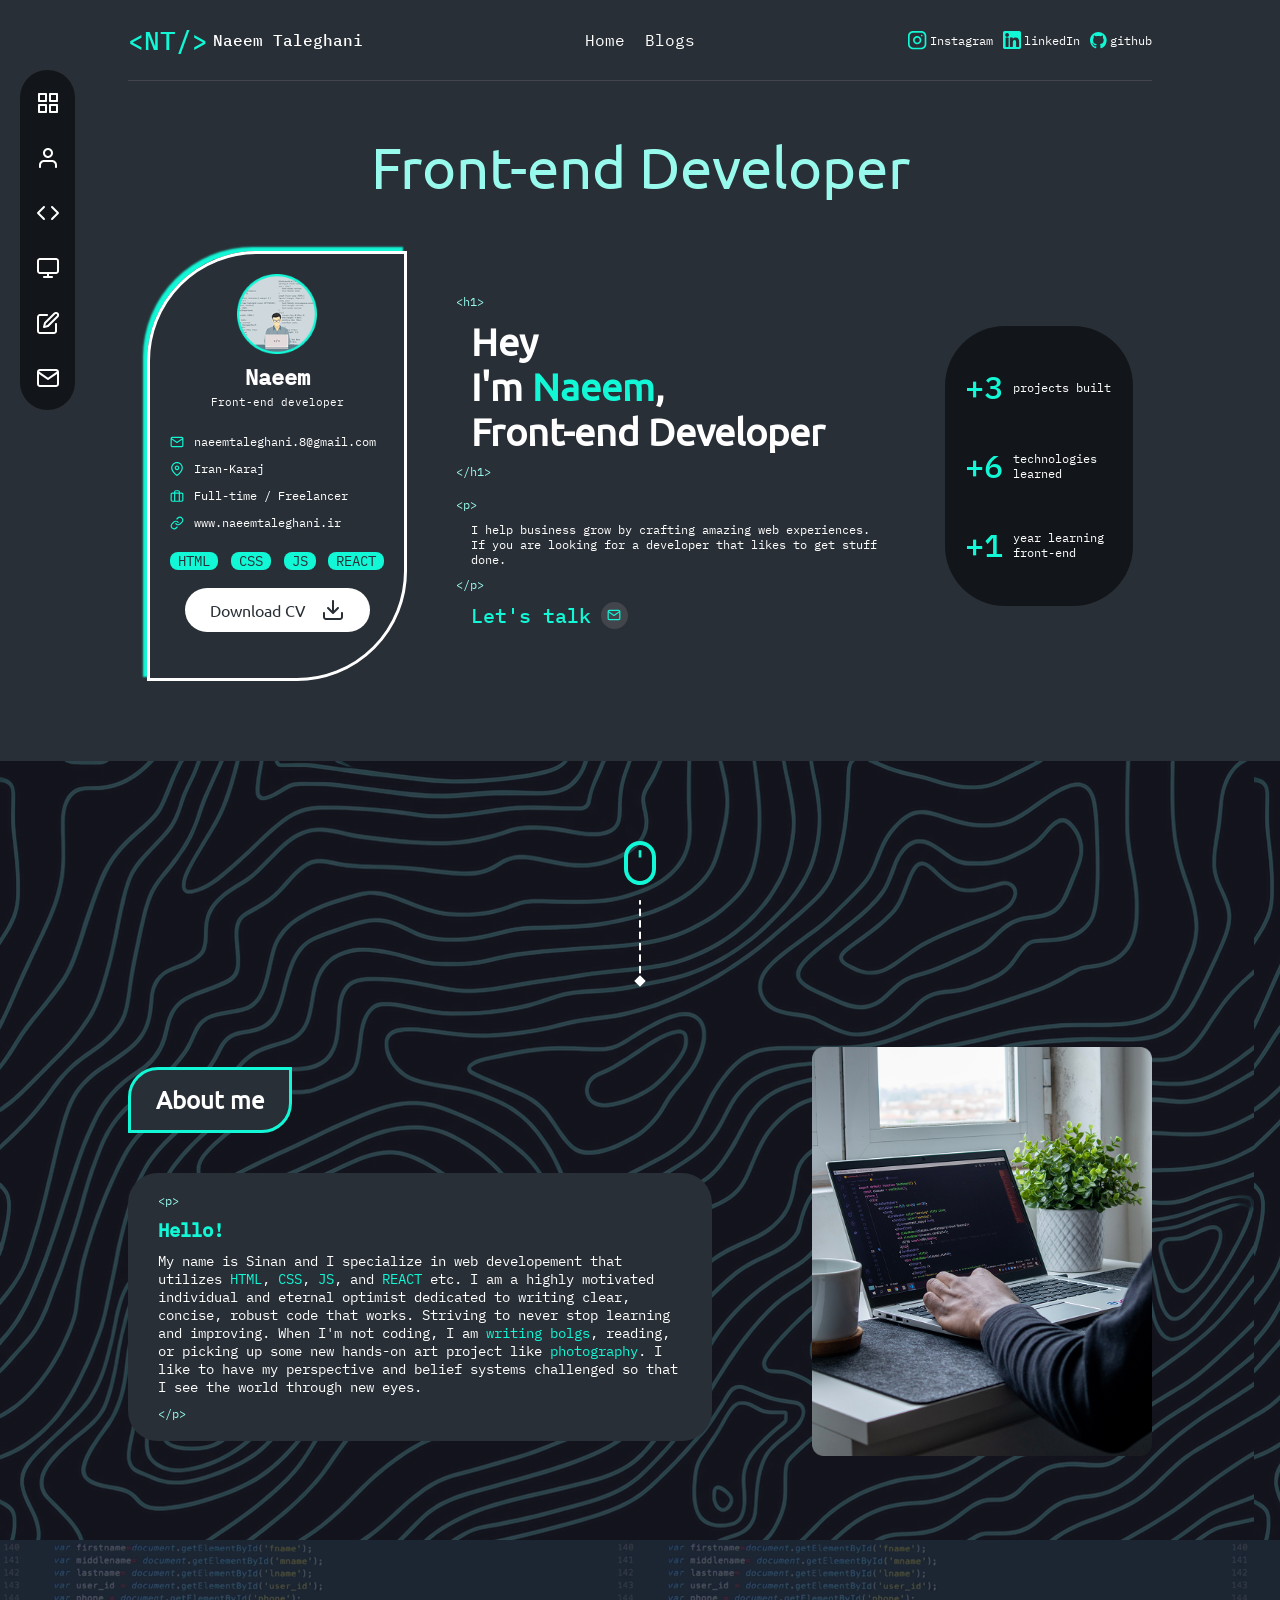
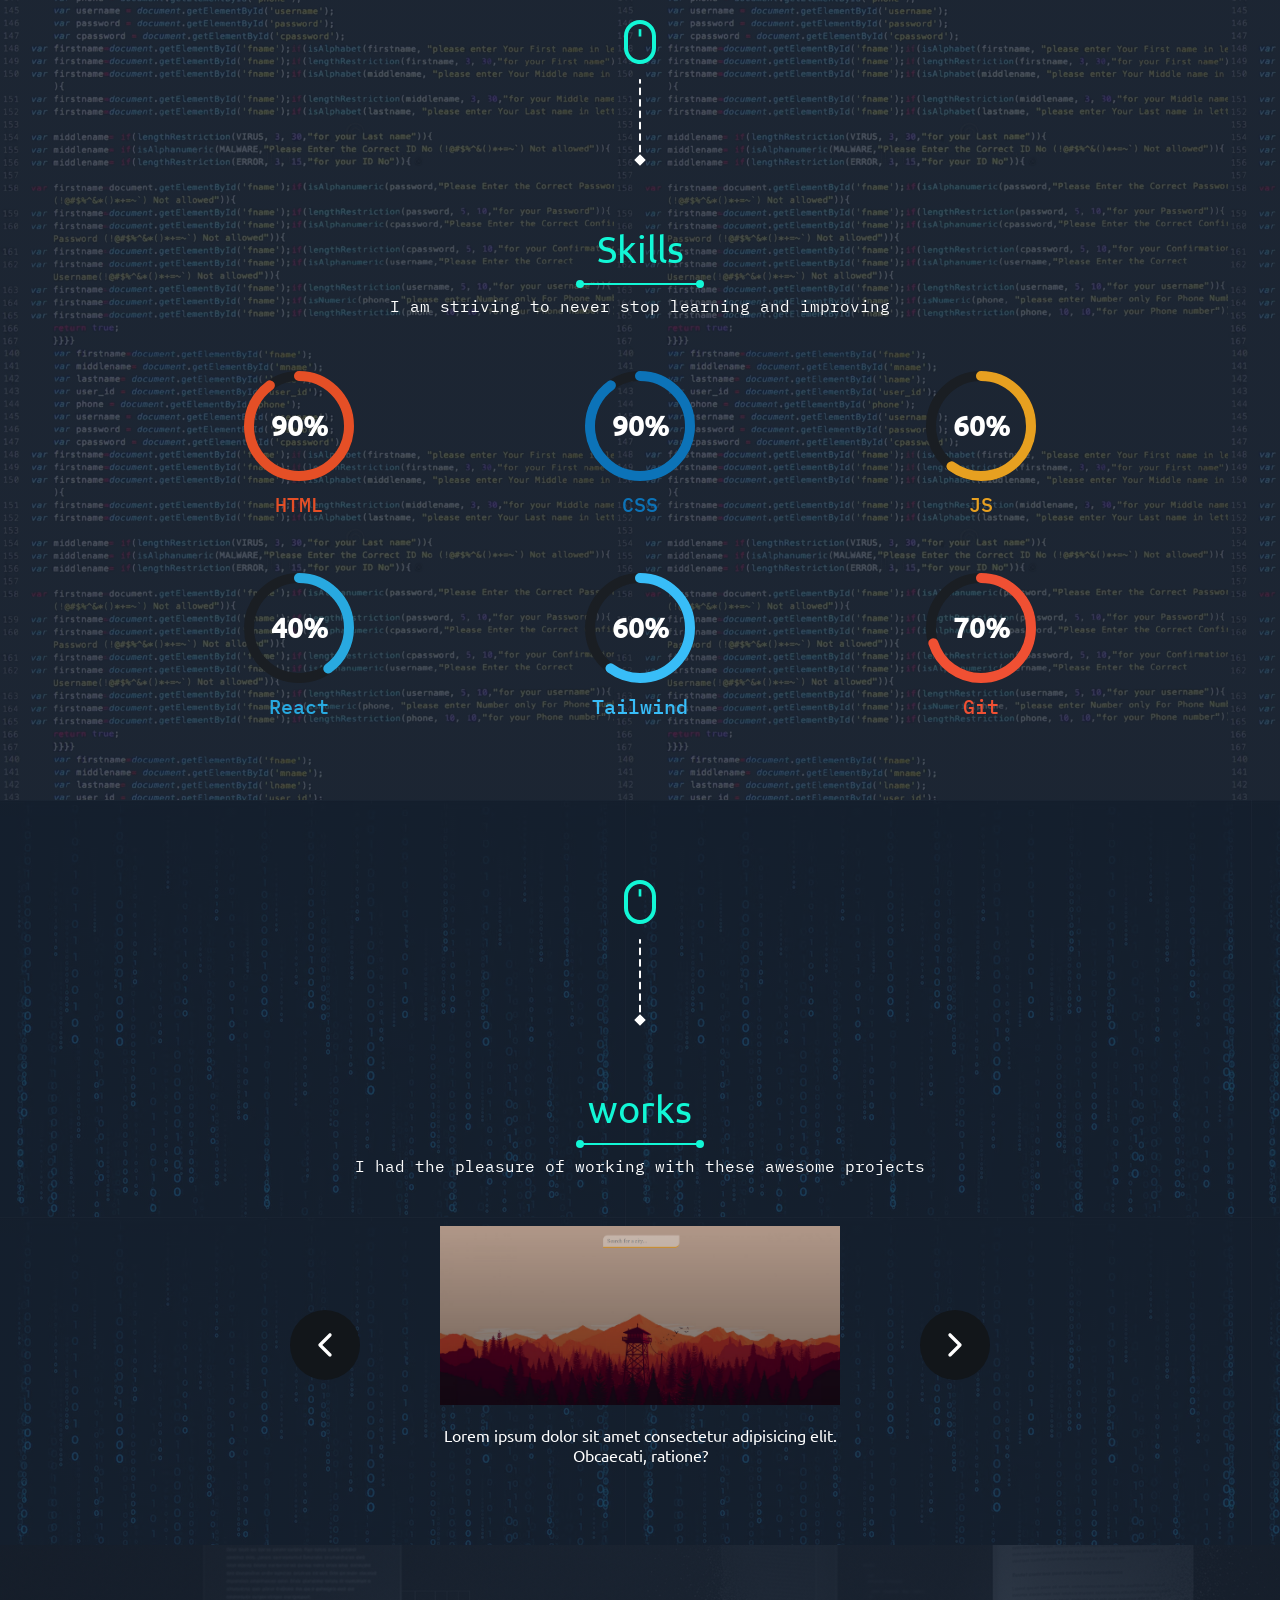
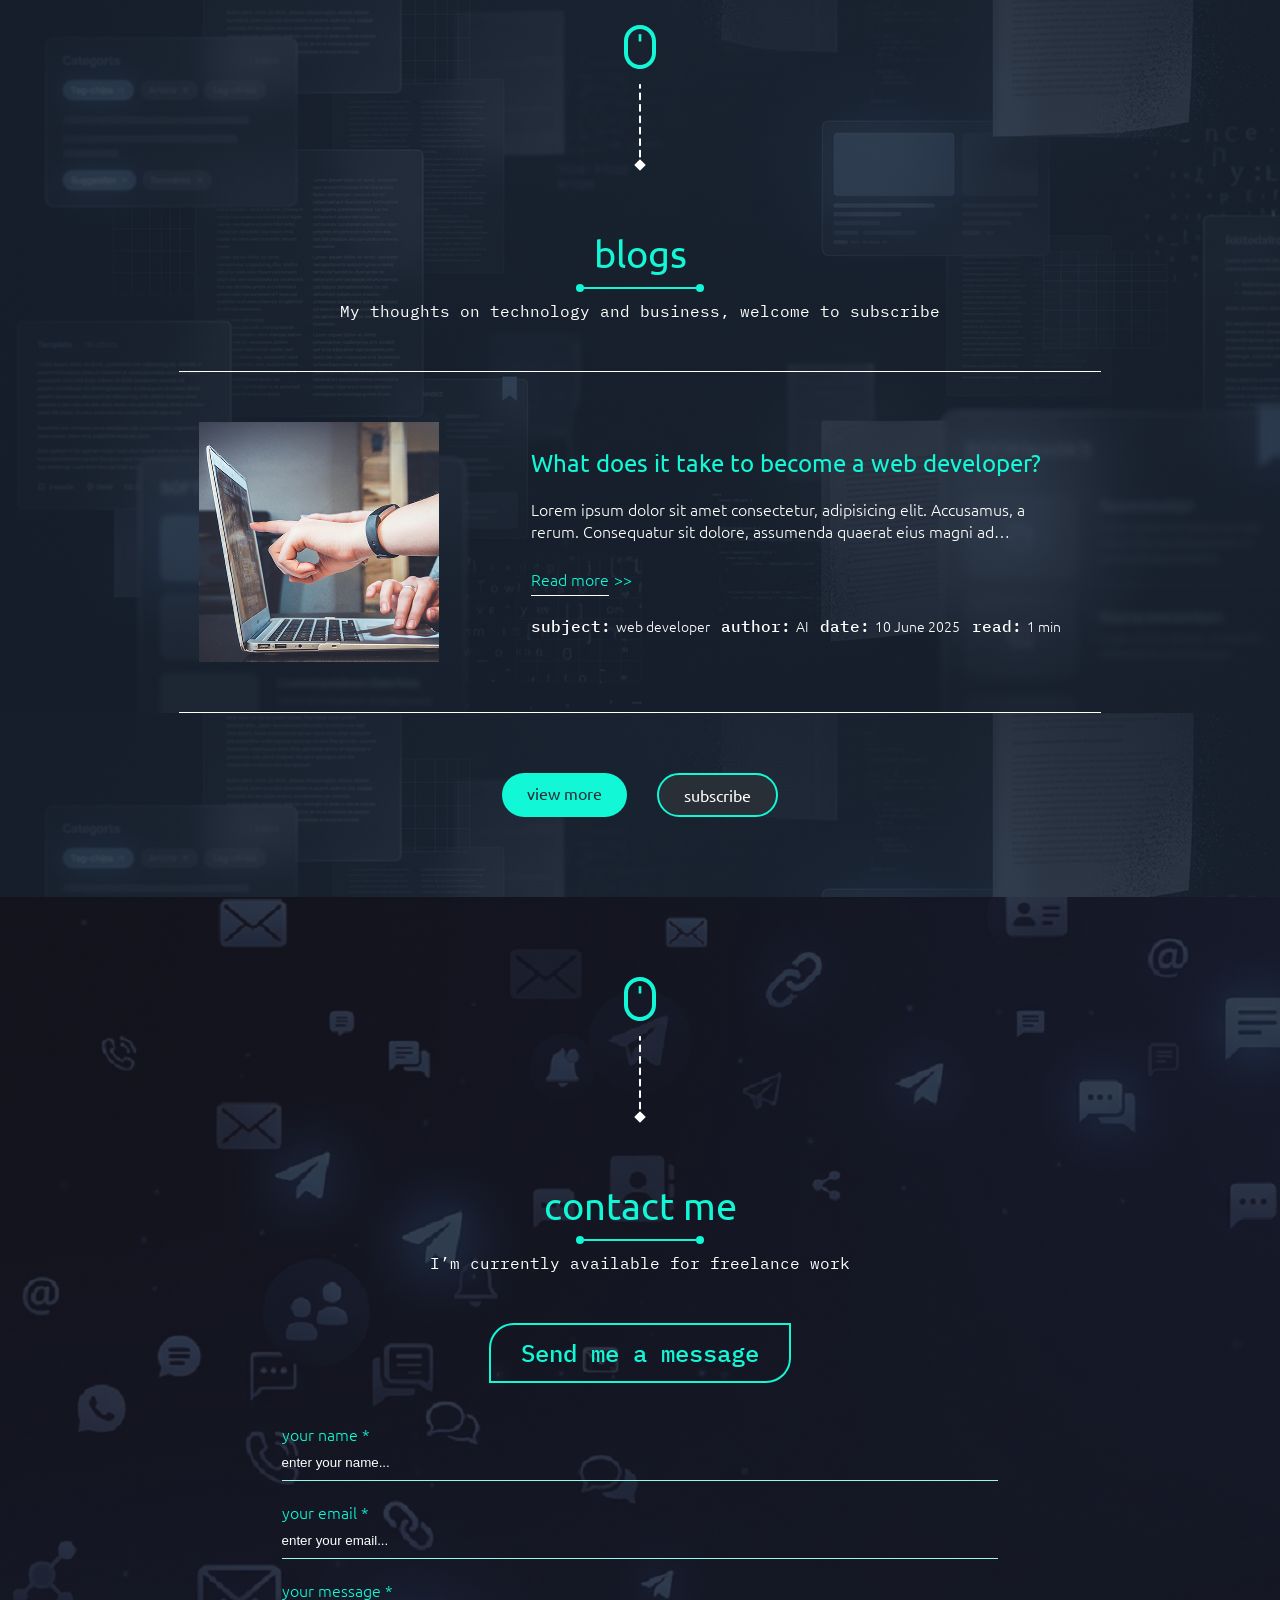
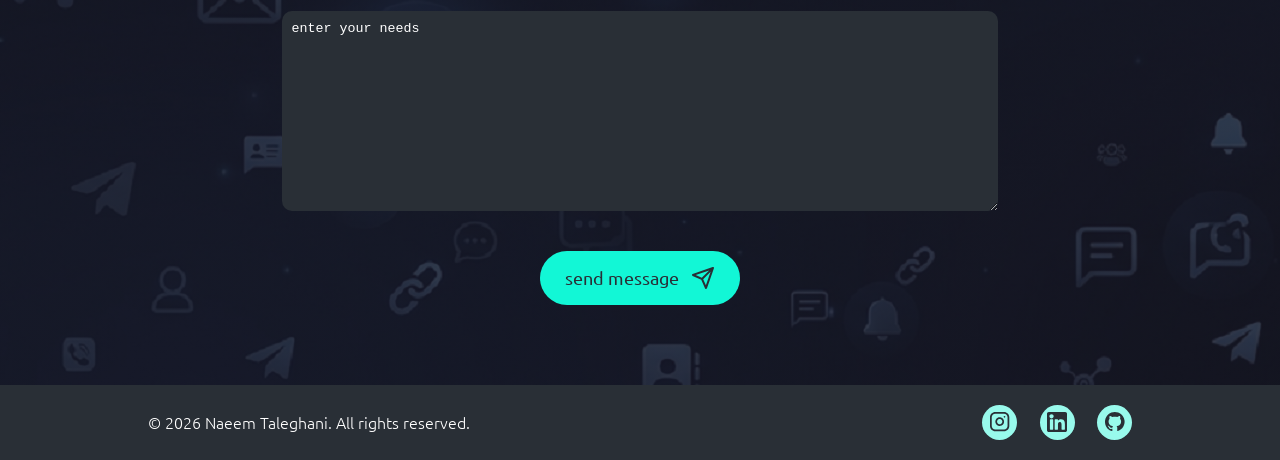
==== index.html @ 5e42f1f4 "adding favicon and changing website title" ====
<!DOCTYPE html>
<html lang="en">
<head>
    <meta charset="UTF-8">
    <meta name="viewport" content="width=device-width, initial-scale=1.0">
    <title>Naeem Taleghani</title>
    <link rel="shortcut icon" href="images/favicon-32x32.png" type="image/png">
    <link rel="stylesheet" href="styles/fonts.css">
    <link rel="stylesheet" href="styles/main.css">
    <link rel="stylesheet" href="styles/responsive.css">
</head>
<body>
    <div class="fixed-menu">
        <ul class="fixed-menu-ul">
            <li class="fixed-menu-li">
                <svg width="24" height="24" viewBox="0 0 24 24" fill="none" xmlns="http://www.w3.org/2000/svg">
                <path fill-rule="evenodd" clip-rule="evenodd" d="M3 2C2.44772 2 2 2.44772 2 3V10C2 10.5523 2.44772 11 3 11H10C10.5523 11 11 10.5523 11 10V3C11 2.44772 10.5523 2 10 2H3ZM4 9V4H9V9H4Z" fill="white"/>
                <path fill-rule="evenodd" clip-rule="evenodd" d="M14 2C13.4477 2 13 2.44772 13 3V10C13 10.5523 13.4477 11 14 11H21C21.5523 11 22 10.5523 22 10V3C22 2.44772 21.5523 2 21 2H14ZM15 9V4H20V9H15Z" fill="white"/>
                <path fill-rule="evenodd" clip-rule="evenodd" d="M13 14C13 13.4477 13.4477 13 14 13H21C21.5523 13 22 13.4477 22 14V21C22 21.5523 21.5523 22 21 22H14C13.4477 22 13 21.5523 13 21V14ZM15 15V20H20V15H15Z" fill="white"/>
                <path fill-rule="evenodd" clip-rule="evenodd" d="M3 13C2.44772 13 2 13.4477 2 14V21C2 21.5523 2.44772 22 3 22H10C10.5523 22 11 21.5523 11 21V14C11 13.4477 10.5523 13 10 13H3ZM4 20V15H9V20H4Z" fill="white"/>
                </svg>
            </li>
            <li class="fixed-menu-li">
                <svg width="24" height="24" viewBox="0 0 24 24" fill="none" xmlns="http://www.w3.org/2000/svg">
                <path fill-rule="evenodd" clip-rule="evenodd" d="M12 2C9.23858 2 7 4.23858 7 7C7 9.76142 9.23858 12 12 12C14.7614 12 17 9.76142 17 7C17 4.23858 14.7614 2 12 2ZM9 7C9 5.34315 10.3431 4 12 4C13.6569 4 15 5.34315 15 7C15 8.65685 13.6569 10 12 10C10.3431 10 9 8.65685 9 7Z" fill="white"/>
                <path d="M8 14C6.67392 14 5.40215 14.5268 4.46447 15.4645C3.52678 16.4021 3 17.6739 3 19V21C3 21.5523 3.44772 22 4 22C4.55228 22 5 21.5523 5 21V19C5 18.2043 5.31607 17.4413 5.87868 16.8787C6.44129 16.3161 7.20435 16 8 16H16C16.7956 16 17.5587 16.3161 18.1213 16.8787C18.6839 17.4413 19 18.2044 19 19V21C19 21.5523 19.4477 22 20 22C20.5523 22 21 21.5523 21 21V19C21 17.6739 20.4732 16.4021 19.5355 15.4645C18.5979 14.5268 17.3261 14 16 14H8Z" fill="white"/>
                </svg>
            </li>
            <li class="fixed-menu-li">
                <svg width="24" height="24" viewBox="0 0 24 24" fill="none" xmlns="http://www.w3.org/2000/svg">
                <path d="M8.70711 6.70711C9.09763 6.31658 9.09763 5.68342 8.70711 5.29289C8.31658 4.90237 7.68342 4.90237 7.29289 5.29289L1.29289 11.2929C0.902369 11.6834 0.902369 12.3166 1.29289 12.7071L7.29289 18.7071C7.68342 19.0976 8.31658 19.0976 8.70711 18.7071C9.09763 18.3166 9.09763 17.6834 8.70711 17.2929L3.41421 12L8.70711 6.70711Z" fill="white"/>
                <path d="M16.7071 5.29289C16.3166 4.90237 15.6834 4.90237 15.2929 5.29289C14.9024 5.68342 14.9024 6.31658 15.2929 6.70711L20.5858 12L15.2929 17.2929C14.9024 17.6834 14.9024 18.3166 15.2929 18.7071C15.6834 19.0976 16.3166 19.0976 16.7071 18.7071L22.7071 12.7071C23.0976 12.3166 23.0976 11.6834 22.7071 11.2929L16.7071 5.29289Z" fill="white"/>
                </svg>
            </li>
            <li class="fixed-menu-li">
                <svg width="24" height="24" viewBox="0 0 24 24" fill="none" xmlns="http://www.w3.org/2000/svg">
                <path fill-rule="evenodd" clip-rule="evenodd" d="M13 18H20C21.6569 18 23 16.6569 23 15V5C23 3.34315 21.6569 2 20 2H4C2.34315 2 1 3.34315 1 5V15C1 16.6569 2.34315 18 4 18H11V20H8C7.44772 20 7 20.4477 7 21C7 21.5523 7.44772 22 8 22H16C16.5523 22 17 21.5523 17 21C17 20.4477 16.5523 20 16 20H13V18ZM4 4C3.44772 4 3 4.44772 3 5V15C3 15.5523 3.44772 16 4 16H20C20.5523 16 21 15.5523 21 15V5C21 4.44772 20.5523 4 20 4H4Z" fill="white"/>
                </svg>
            </li>
            <li class="fixed-menu-li">
                <svg width="24" height="24" viewBox="0 0 24 24" fill="none" xmlns="http://www.w3.org/2000/svg">
                <path fill-rule="evenodd" clip-rule="evenodd" d="M20 0.878662C19.1722 0.878662 18.3783 1.20751 17.7929 1.79288L8.29289 11.2929C8.16473 11.421 8.07382 11.5816 8.02986 11.7574L7.02986 15.7574C6.94466 16.0982 7.04451 16.4587 7.29289 16.7071C7.54127 16.9555 7.90176 17.0553 8.24254 16.9701L12.2425 15.9701C12.4184 15.9262 12.5789 15.8352 12.7071 15.7071L22.2071 6.20709C22.7925 5.62173 23.1213 4.82781 23.1213 3.99998C23.1213 3.17216 22.7925 2.37824 22.2071 1.79288C21.6217 1.20751 20.8278 0.878662 20 0.878662ZM19.2071 3.20709C19.4174 2.9968 19.7026 2.87866 20 2.87866C20.2974 2.87866 20.5826 2.9968 20.7929 3.20709C21.0032 3.41738 21.1213 3.70259 21.1213 3.99998C21.1213 4.29737 21.0032 4.58259 20.7929 4.79288L11.4888 14.097L9.37437 14.6256L9.90296 12.5112L19.2071 3.20709Z" fill="white"/>
                <path d="M4 3C3.20435 3 2.44129 3.31607 1.87868 3.87868C1.31607 4.44129 1 5.20435 1 6V20C1 20.7957 1.31607 21.5587 1.87868 22.1213C2.44129 22.6839 3.20435 23 4 23H18C18.7957 23 19.5587 22.6839 20.1213 22.1213C20.6839 21.5587 21 20.7957 21 20V13C21 12.4477 20.5523 12 20 12C19.4477 12 19 12.4477 19 13V20C19 20.2652 18.8946 20.5196 18.7071 20.7071C18.5196 20.8946 18.2652 21 18 21H4C3.73478 21 3.48043 20.8946 3.29289 20.7071C3.10536 20.5196 3 20.2652 3 20V6C3 5.73478 3.10536 5.48043 3.29289 5.29289C3.48043 5.10536 3.73478 5 4 5H11C11.5523 5 12 4.55228 12 4C12 3.44772 11.5523 3 11 3H4Z" fill="white"/>
                </svg>
            </li>
            <li class="fixed-menu-li">
                <svg width="24" height="24" viewBox="0 0 24 24" fill="none" xmlns="http://www.w3.org/2000/svg">
                <path fill-rule="evenodd" clip-rule="evenodd" d="M1.00005 5.98266C0.999889 5.99253 0.999873 6.00239 1 6.01225V18C1 19.6523 2.34772 21 4 21H20C21.6523 21 23 19.6523 23 18V6.01236C23.0001 6.00242 23.0001 5.99247 23 5.98251C22.9905 4.33822 21.6465 3 20 3H4C2.3535 3 1.00944 4.3383 1.00005 5.98266ZM3.10658 5.55395C3.27196 5.22692 3.61204 5 4 5H20C20.388 5 20.728 5.22692 20.8934 5.55395L12 11.7793L3.10658 5.55395ZM21 7.92066V18C21 18.5477 20.5477 19 20 19H4C3.45229 19 3 18.5477 3 18V7.92066L11.4265 13.8192C11.7709 14.0603 12.2291 14.0603 12.5735 13.8192L21 7.92066Z" fill="white"/>
                </svg>
            </li>
        </ul>
    </div>
    <header>
        <div class="container">
            <nav class="nav-bar">
                <div class="nav-logoname">
                    <span class="logo-icon">&lt;NT/&gt;</span>
                    <span class="logo-text">Naeem Taleghani</span>
                </div>
                <ul class="nav-menu">
                    <li><a href="#">Home</a></li>
                    <li><a href="#">Blogs</a></li>
                </ul>
                <ul class="nav-links">
                    <li>
                        <a href="#">
                            <div class="nav-instagram-logo">
                                <svg width="19" height="19" viewBox="0 0 19 19" fill="none" xmlns="http://www.w3.org/2000/svg">
                                <path fill-rule="evenodd" clip-rule="evenodd" d="M7.28364 5.43218C8.06155 5.02853 8.94694 4.88046 9.81386 5.00901C10.6982 5.14014 11.5168 5.5522 12.149 6.18433C12.7811 6.81646 13.1931 7.63513 13.3243 8.51943C13.4528 9.38635 13.3048 10.2717 12.9011 11.0497C12.4975 11.8276 11.8588 12.4584 11.076 12.8524C10.2931 13.2464 9.40599 13.3836 8.54072 13.2444C7.67545 13.1051 6.87611 12.6966 6.2564 12.0769C5.63669 11.4572 5.22817 10.6578 5.08893 9.79257C4.9497 8.92729 5.08685 8.04015 5.48087 7.25732C5.87489 6.47448 6.50572 5.83582 7.28364 5.43218ZM9.56939 6.65765C9.04924 6.58052 8.518 6.66936 8.05126 6.91155C7.58451 7.15374 7.20601 7.53693 6.96959 8.00663C6.73318 8.47633 6.65089 9.00862 6.73443 9.52778C6.81797 10.0469 7.06309 10.5265 7.43491 10.8984C7.80674 11.2702 8.28634 11.5153 8.80551 11.5989C9.32467 11.6824 9.85695 11.6001 10.3267 11.3637C10.7964 11.1273 11.1796 10.7488 11.4217 10.282C11.6639 9.81528 11.7528 9.28405 11.6756 8.7639C11.597 8.23332 11.3497 7.74212 10.9704 7.36284C10.5912 6.98356 10.1 6.73633 9.56939 6.65765Z" fill="#12F7D6"/>
                                <path d="M13.75 3.75C13.2898 3.75 12.9167 4.1231 12.9167 4.58333C12.9167 5.04357 13.2898 5.41667 13.75 5.41667H13.7583C14.2186 5.41667 14.5917 5.04357 14.5917 4.58333C14.5917 4.1231 14.2186 3.75 13.7583 3.75H13.75Z" fill="#12F7D6"/>
                                <path fill-rule="evenodd" clip-rule="evenodd" d="M0 5C0 2.23858 2.23858 0 5 0H13.3333C16.0948 0 18.3333 2.23858 18.3333 5V13.3333C18.3333 16.0948 16.0948 18.3333 13.3333 18.3333H5C2.23858 18.3333 0 16.0948 0 13.3333V5ZM5 1.66667C3.15905 1.66667 1.66667 3.15905 1.66667 5V13.3333C1.66667 15.1743 3.15905 16.6667 5 16.6667H13.3333C15.1743 16.6667 16.6667 15.1743 16.6667 13.3333V5C16.6667 3.15905 15.1743 1.66667 13.3333 1.66667H5Z" fill="#12F7D6"/>
                                </svg>
                            </div>
                            <span>Instagram</span>
                        </a>
                    </li>
                    <li>
                        <a href="#">
                            <div class="nav-linkedin-logo">
                                <svg height="18" width="18" version="1.1" id="Layer_1" xmlns="http://www.w3.org/2000/svg" xmlns:xlink="http://www.w3.org/1999/xlink" 
                                viewBox="0 0 382 382" xml:space="preserve">
                                    <path style="fill:#12F7D6" d="M347.445,0H34.555C15.471,0,0,15.471,0,34.555v312.889C0,366.529,15.471,382,34.555,382h312.889
                                    C366.529,382,382,366.529,382,347.444V34.555C382,15.471,366.529,0,347.445,0z M118.207,329.844c0,5.554-4.502,10.056-10.056,10.056
                                    H65.345c-5.554,0-10.056-4.502-10.056-10.056V150.403c0-5.554,4.502-10.056,10.056-10.056h42.806
                                    c5.554,0,10.056,4.502,10.056,10.056V329.844z M86.748,123.432c-22.459,0-40.666-18.207-40.666-40.666S64.289,42.1,86.748,42.1
                                    s40.666,18.207,40.666,40.666S109.208,123.432,86.748,123.432z M341.91,330.654c0,5.106-4.14,9.246-9.246,9.246H286.73
                                    c-5.106,0-9.246-4.14-9.246-9.246v-84.168c0-12.556,3.683-55.021-32.813-55.021c-28.309,0-34.051,29.066-35.204,42.11v97.079
                                    c0,5.106-4.139,9.246-9.246,9.246h-44.426c-5.106,0-9.246-4.14-9.246-9.246V149.593c0-5.106,4.14-9.246,9.246-9.246h44.426
                                    c5.106,0,9.246,4.14,9.246,9.246v15.655c10.497-15.753,26.097-27.912,59.312-27.912c73.552,0,73.131,68.716,73.131,106.472
                                    L341.91,330.654L341.91,330.654z"/>
                                </svg>
                            </div>
                            <span>linkedIn</span>
                        </a>
                    </li>
                    <li>
                        <a href="#">
                            <div class="nav-github-logo">
                                <svg width="17" height="17" viewBox="0 0 17 17" fill="none" xmlns="http://www.w3.org/2000/svg">
                                <path d="M8.33336 0C6.35459 8.20544e-05 4.44041 0.704261 2.93333 1.98654C1.42625 3.26882 0.424607 5.04552 0.107634 6.99874C-0.209339 8.95195 0.179038 10.9542 1.20327 12.6473C2.22751 14.3404 3.82076 15.6137 5.69796 16.2396C6.11462 16.3125 6.27087 16.0625 6.27087 15.8437C6.27087 15.6458 6.26045 14.9896 6.26045 14.2917C4.16669 14.6771 3.62502 13.7813 3.45836 13.3125C3.27342 12.8566 2.98025 12.4526 2.60419 12.1354C2.31252 11.9792 1.89586 11.5938 2.59376 11.5834C2.86025 11.6123 3.11585 11.705 3.33888 11.8537C3.56192 12.0024 3.74583 12.2026 3.87502 12.4375C3.989 12.6422 4.14226 12.8225 4.32601 12.9679C4.50977 13.1133 4.72042 13.2211 4.94588 13.2849C5.17135 13.3488 5.4072 13.3675 5.63992 13.3401C5.87264 13.3126 6.09766 13.2396 6.30209 13.125C6.33817 12.7013 6.52697 12.3052 6.83336 12.0104C4.97919 11.8021 3.04169 11.0833 3.04169 7.89586C3.02998 7.06765 3.33559 6.26634 3.89586 5.65628C3.64109 4.93646 3.6709 4.14651 3.97919 3.44794C3.97919 3.44794 4.67708 3.22918 6.27086 4.30211C7.63443 3.92709 9.07395 3.92709 10.4375 4.30211C12.0313 3.21878 12.7292 3.44794 12.7292 3.44794C13.0375 4.1465 13.0673 4.93646 12.8125 5.65628C13.3745 6.2653 13.6804 7.0673 13.6667 7.89586C13.6667 11.0938 11.7188 11.8021 9.86461 12.0104C10.0635 12.212 10.2166 12.454 10.3137 12.72C10.4108 12.986 10.4494 13.2698 10.4271 13.5521C10.4271 14.6667 10.4167 15.5625 10.4167 15.8438C10.4167 16.0625 10.5729 16.3229 10.9896 16.2396C12.8635 15.6087 14.4522 14.3323 15.472 12.6384C16.4919 10.9444 16.8766 8.94319 16.5574 6.99186C16.2383 5.04054 15.236 3.26614 13.7296 1.98543C12.2232 0.704709 10.3106 0.00102909 8.33336 0Z" fill="#12F7D6"/>
                                </svg>
                            </div>
                            <span>github</span>
                        </a>
                    </li>
                </ul>
            </nav>
            <div class="separator-line"></div>
        </div>
    </header>
    <main>
        <section class="home">
            <div class="container">
                <h1 class="home-title">Front-end Developer</h1>
                <div class="home-content">
                    <div class="bio-box-wrapper">
                        <div class="bio-box">
                            <img src="images/Profile photo.png" alt="profile photo">
                            <h3 class="bio-name">Naeem</h3>
                            <p class="bio-job">Front-end developer</p>
                            <ul class="bio-ul">
                                <li>
                                    <svg width="14" height="14" viewBox="0 0 14 14" fill="none" xmlns="http://www.w3.org/2000/svg">
                                    <path fill-rule="evenodd" clip-rule="evenodd" d="M0.583361 3.48988C0.583267 3.49564 0.583257 3.50139 0.583333 3.50715V10.5C0.583333 11.4638 1.3695 12.25 2.33333 12.25H11.6667C12.6305 12.25 13.4167 11.4638 13.4167 10.5V3.50721C13.4167 3.50141 13.4167 3.4956 13.4166 3.4898C13.4111 2.53063 12.6271 1.75 11.6667 1.75H2.33333C1.37287 1.75 0.588839 2.53067 0.583361 3.48988ZM1.81217 3.2398C1.90864 3.04904 2.10702 2.91667 2.33333 2.91667H11.6667C11.893 2.91667 12.0914 3.04904 12.1878 3.2398L7 6.87128L1.81217 3.2398ZM12.25 4.62038V10.5C12.25 10.8195 11.9862 11.0833 11.6667 11.0833H2.33333C2.01383 11.0833 1.75 10.8195 1.75 10.5V4.62038L6.66548 8.06122C6.86633 8.20182 7.13367 8.20182 7.33452 8.06122L12.25 4.62038Z" fill="#12F7D6"/>
                                    </svg>
                                    <span>naeemtaleghani.8@gmail.com</span>
                                </li>
                                <li>
                                    <svg width="14" height="14" viewBox="0 0 14 14" fill="none" xmlns="http://www.w3.org/2000/svg">
                                    <path fill-rule="evenodd" clip-rule="evenodd" d="M6.99999 3.5C5.71133 3.5 4.66666 4.54467 4.66666 5.83333C4.66666 7.122 5.71133 8.16667 6.99999 8.16667C8.28865 8.16667 9.33332 7.122 9.33332 5.83333C9.33332 4.54467 8.28865 3.5 6.99999 3.5ZM5.83332 5.83333C5.83332 5.189 6.35566 4.66667 6.99999 4.66667C7.64432 4.66667 8.16666 5.189 8.16666 5.83333C8.16666 6.47767 7.64432 7 6.99999 7C6.35566 7 5.83332 6.47767 5.83332 5.83333Z" fill="#12F7D6"/>
                                    <path fill-rule="evenodd" clip-rule="evenodd" d="M6.6761 13.9018C6.67627 13.9019 6.67641 13.902 6.99999 13.4167L6.6761 13.9018C6.87204 14.0324 7.12762 14.0327 7.32356 13.902L6.99999 13.4167C7.32356 13.902 7.3234 13.9021 7.32356 13.902L7.32555 13.9007L7.32944 13.8981L7.3428 13.8891C7.35416 13.8813 7.37036 13.8703 7.39108 13.8559C7.43251 13.8272 7.49205 13.7854 7.56711 13.7312C7.71717 13.6228 7.92961 13.4646 8.18368 13.2623C8.69088 12.8584 9.36868 12.275 10.0485 11.5574C11.3842 10.1475 12.8333 8.10947 12.8333 5.83333C12.8333 4.28624 12.2187 2.80251 11.1248 1.70854C10.0308 0.614581 8.54709 0 6.99999 0C5.45289 0 3.96916 0.614581 2.8752 1.70854C1.78124 2.80251 1.16666 4.28624 1.16666 5.83333C1.16666 8.10947 2.61581 10.1475 3.95152 11.5574C4.6313 12.275 5.3091 12.8584 5.8163 13.2623C6.07037 13.4646 6.28281 13.6228 6.43287 13.7312C6.50793 13.7854 6.56747 13.8272 6.6089 13.8559C6.62962 13.8703 6.64582 13.8813 6.65718 13.8891L6.67054 13.8981L6.67443 13.9007L6.6761 13.9018ZM3.70016 2.5335C4.57533 1.65833 5.76231 1.16667 6.99999 1.16667C8.23767 1.16667 9.42465 1.65833 10.2998 2.5335C11.175 3.40867 11.6667 4.59566 11.6667 5.83333C11.6667 7.64053 10.4908 9.39415 9.20152 10.7551C8.5688 11.4229 7.9341 11.9697 7.45693 12.3497C7.27934 12.4911 7.12423 12.6089 6.99999 12.7007C6.87575 12.6089 6.72064 12.4911 6.54305 12.3497C6.06588 11.9697 5.43118 11.4229 4.79846 10.7551C3.50917 9.39415 2.33332 7.64053 2.33332 5.83333C2.33332 4.59566 2.82499 3.40867 3.70016 2.5335Z" fill="#12F7D6"/>
                                    </svg>
                                    <span>Iran-Karaj</span>
                                </li>
                                <li>
                                    <svg width="14" height="14" viewBox="0 0 14 14" fill="none" xmlns="http://www.w3.org/2000/svg">
                                    <path fill-rule="evenodd" clip-rule="evenodd" d="M5.83334 1.16669C5.36922 1.16669 4.9241 1.35106 4.59591 1.67925C4.26772 2.00744 4.08334 2.45256 4.08334 2.91669V3.50002H2.33334C1.36685 3.50002 0.583344 4.28352 0.583344 5.25002V11.0834C0.583344 12.0499 1.36685 12.8334 2.33334 12.8334H11.6667C12.6332 12.8334 13.4167 12.0499 13.4167 11.0834V5.25002C13.4167 4.28352 12.6332 3.50002 11.6667 3.50002H9.91668V2.91669C9.91668 2.45256 9.7323 2.00744 9.40411 1.67925C9.07593 1.35106 8.63081 1.16669 8.16668 1.16669H5.83334ZM8.75001 3.50002V2.91669C8.75001 2.76198 8.68855 2.6136 8.57916 2.50421C8.46976 2.39481 8.32139 2.33335 8.16668 2.33335H5.83334C5.67863 2.33335 5.53026 2.39481 5.42087 2.50421C5.31147 2.6136 5.25001 2.76198 5.25001 2.91669V3.50002H8.75001ZM5.25001 4.66669H8.75001V11.6667H5.25001V4.66669ZM4.08334 4.66669H2.33334C2.01118 4.66669 1.75001 4.92785 1.75001 5.25002V11.0834C1.75001 11.4055 2.01118 11.6667 2.33334 11.6667H4.08334V4.66669ZM9.91668 11.6667V4.66669H11.6667C11.9888 4.66669 12.25 4.92785 12.25 5.25002V11.0834C12.25 11.4055 11.9888 11.6667 11.6667 11.6667H9.91668Z" fill="#12F7D6"/>
                                    </svg>
                                    <span>Full-time / Freelancer</span>
                                </li>
                                <li>
                                    <svg width="14" height="14" viewBox="0 0 14 14" fill="none" xmlns="http://www.w3.org/2000/svg">
                                    <g clip-path="url(#clip0_3_2470)">
                                    <path d="M9.91417 0.622203C8.99648 0.614228 8.11237 0.967009 7.45226 1.60456L7.44624 1.61047L6.4429 2.60797C6.21443 2.83511 6.21336 3.20445 6.4405 3.43292C6.66764 3.66139 7.03698 3.66247 7.26545 3.43533L8.26563 2.44096C8.7054 2.01767 9.29357 1.78352 9.90403 1.78883C10.5158 1.79414 11.1011 2.03954 11.5337 2.47215C11.9663 2.90477 12.2117 3.49 12.217 4.1018C12.2223 4.71199 11.9884 5.29992 11.5654 5.73962L9.8192 7.48584C9.58265 7.72247 9.29791 7.90553 8.98442 8.02247C8.67093 8.13941 8.33596 8.18757 8.00223 8.16367C7.66849 8.13976 7.3438 8.04437 7.05018 7.88395C6.75656 7.72353 6.50087 7.50184 6.30046 7.23391C6.10749 6.97593 5.74192 6.92323 5.48394 7.1162C5.22596 7.30917 5.17326 7.67474 5.36623 7.93272C5.66685 8.33461 6.05038 8.66715 6.49082 8.90778C6.93125 9.14841 7.41829 9.2915 7.91889 9.32735C8.41949 9.3632 8.92194 9.29097 9.39217 9.11556C9.8624 8.94016 10.2894 8.66567 10.6442 8.31072L12.3942 6.56079L12.4013 6.55356C13.0388 5.89345 13.3916 5.00935 13.3836 4.09166C13.3756 3.17397 13.0076 2.29613 12.3586 1.6472C11.7097 0.998268 10.8319 0.630177 9.91417 0.622203Z" fill="#12F7D6"/>
                                    <path d="M6.08111 4.6726C5.58051 4.63675 5.07805 4.70898 4.60782 4.88439C4.13762 5.05979 3.71064 5.33425 3.35584 5.68916L1.60584 7.43916L1.59873 7.44639C0.96118 8.1065 0.608399 8.99061 0.616374 9.9083C0.624348 10.826 0.99244 11.7038 1.64137 12.3528C2.2903 13.0017 3.16814 13.3698 4.08583 13.3778C5.00352 13.3857 5.88763 13.0329 6.54773 12.3954L6.55496 12.3883L7.55246 11.3908C7.78027 11.163 7.78027 10.7936 7.55246 10.5658C7.32466 10.338 6.95531 10.338 6.72751 10.5658L5.73378 11.5596C5.29408 11.9825 4.70616 12.2164 4.09597 12.2111C3.48417 12.2058 2.89894 11.9604 2.46633 11.5278C2.03371 11.0952 1.78831 10.51 1.783 9.89816C1.77769 9.28796 2.01164 8.70004 2.43458 8.26034L4.1808 6.51412C4.41734 6.27749 4.70209 6.09442 5.01558 5.97748C5.32906 5.86054 5.66403 5.81239 5.99777 5.83629C6.3315 5.86019 6.65619 5.95559 6.94981 6.11601C7.24344 6.27643 7.49913 6.49812 7.69954 6.76605C7.89251 7.02403 8.25808 7.07673 8.51606 6.88376C8.77403 6.69078 8.82673 6.32522 8.63376 6.06724C8.33315 5.66535 7.94961 5.33281 7.50918 5.09218C7.06874 4.85155 6.58171 4.70846 6.08111 4.6726Z" fill="#12F7D6"/>
                                    </g>
                                    <defs>
                                    <clipPath id="clip0_3_2470">
                                    <rect width="14" height="14" fill="white"/>
                                    </clipPath>
                                    </defs>
                                    </svg>
                                    <span>www.naeemtaleghani.ir</span>
                                </li>
                            </ul>
                            <ul class="bio-skills">
                                <li>HTML</li>
                                <li>CSS</li>
                                <li>JS</li>
                                <li>REACT</li>
                            </ul>
                            <div class="bio-btn">
                                <span>Download CV</span>
                                <svg width="24" height="24" viewBox="0 0 24 24" fill="none" xmlns="http://www.w3.org/2000/svg">
                                <path d="M13 3C13 2.44772 12.5523 2 12 2C11.4477 2 11 2.44772 11 3V12.5858L7.70711 9.29289C7.31658 8.90237 6.68342 8.90237 6.29289 9.29289C5.90237 9.68342 5.90237 10.3166 6.29289 10.7071L11.2929 15.7071C11.6834 16.0976 12.3166 16.0976 12.7071 15.7071L17.7071 10.7071C18.0976 10.3166 18.0976 9.68342 17.7071 9.29289C17.3166 8.90237 16.6834 8.90237 16.2929 9.29289L13 12.5858V3Z" fill="#292F36"/>
                                <path d="M3 14C3.55228 14 4 14.4477 4 15V19C4 19.2652 4.10536 19.5196 4.29289 19.7071C4.48043 19.8946 4.73478 20 5 20H19C19.2652 20 19.5196 19.8946 19.7071 19.7071C19.8946 19.5196 20 19.2652 20 19V15C20 14.4477 20.4477 14 21 14C21.5523 14 22 14.4477 22 15V19C22 19.7957 21.6839 20.5587 21.1213 21.1213C20.5587 21.6839 19.7957 22 19 22H5C4.20435 22 3.44129 21.6839 2.87868 21.1213C2.31607 20.5587 2 19.7957 2 19V15C2 14.4477 2.44772 14 3 14Z" fill="#292F36"/>
                                </svg>
                            </div>
                        </div>
                    </div>
                    <div class="home-description-wrapper">
                        <div class="home-description">
                            <span class="html-tags">&lt;h1&gt;</span>
                            <h2 class="home-description-title">
                                Hey<br>
                                I'm <span>Naeem</span>,<br>
                                Front-end Developer
                            </h2>
                            <span class="html-tags">&lt;/h1&gt;</span><br>
                            <span class="html-tags">&lt;p&gt;</span>
                            <p class="description-text">I help business grow by crafting amazing web experiences. If you are looking for a developer that likes to get stuff done.</p>
                            <span class="html-tags">&lt;/p&gt;</span>
                            <a href="#" class="home-contact-link">
                                <span>Let's talk</span>
                                <div class="home-contact-link-svg-box">
                                    <svg width="14" height="14" viewBox="0 0 14 14" fill="none" xmlns="http://www.w3.org/2000/svg">
                                    <path fill-rule="evenodd" clip-rule="evenodd" d="M0.583361 3.48988C0.583267 3.49564 0.583257 3.50139 0.583333 3.50715V10.5C0.583333 11.4638 1.3695 12.25 2.33333 12.25H11.6667C12.6305 12.25 13.4167 11.4638 13.4167 10.5V3.50721C13.4167 3.50141 13.4167 3.4956 13.4166 3.4898C13.4111 2.53063 12.6271 1.75 11.6667 1.75H2.33333C1.37287 1.75 0.588839 2.53067 0.583361 3.48988ZM1.81217 3.2398C1.90864 3.04904 2.10702 2.91667 2.33333 2.91667H11.6667C11.893 2.91667 12.0914 3.04904 12.1878 3.2398L7 6.87128L1.81217 3.2398ZM12.25 4.62038V10.5C12.25 10.8195 11.9862 11.0833 11.6667 11.0833H2.33333C2.01383 11.0833 1.75 10.8195 1.75 10.5V4.62038L6.66548 8.06122C6.86633 8.20182 7.13367 8.20182 7.33452 8.06122L12.25 4.62038Z" fill="#12F7D6"/>
                                    </svg>
                                </div>
                            </a>
                        </div>
                    </div>
                    <div class="experiences-box-wrapper">
                        <ul class="experiences-box-ul">
                                <li>
                                    <span>+3</span>
                                    <p>projects built</p>
                                </li>
                                <li>
                                    <span>+6</span>
                                    <p>technologies learned</p>
                                </li>
                                <li>
                                    <span>+1</span>
                                    <p>year learning front-end</p>
                                </li>
                        </ul>
                    </div>
                </div>
            </div>
        </section>
        <section class="about-me">
            <div class="container">
                <div class="scroll-module">
                    <svg width="32" height="146" viewBox="0 0 32 146" fill="none" xmlns="http://www.w3.org/2000/svg">
                        <g clip-path="url(#clip0_502_849)">
                        <path fill-rule="evenodd" clip-rule="evenodd" d="M0 16C0 7.16344 7.16344 0 16 0C24.8366 0 32 7.16344 32 16V28C32 36.8366 24.8366 44 16 44H14V43.8762C6.10738 42.892 0 36.1592 0 28V16ZM16 40C22.6274 40 28 34.6274 28 28V16C28 9.37258 22.6274 4 16 4C9.37258 4 4 9.37258 4 16V28C4 34.6274 9.37258 40 16 40Z" fill="#12F7D6"/>
                        <path d="M17.3334 9.16663V16.5H14.6667V9.16663H17.3334Z" fill="#12F7D6"/>
                        </g>
                        <path d="M16.5 60C16.5 59.7239 16.2761 59.5 16 59.5C15.7239 59.5 15.5 59.7239 15.5 60H16.5ZM16 142.887L18.8868 140L16 137.113L13.1132 140L16 142.887ZM15.5 62.8571C15.5 63.1333 15.7239 63.3571 16 63.3571C16.2761 63.3571 16.5 63.1333 16.5 62.8571H15.5ZM16.5 68.5714C16.5 68.2953 16.2761 68.0714 16 68.0714C15.7239 68.0714 15.5 68.2953 15.5 68.5714H16.5ZM15.5 74.2857C15.5 74.5619 15.7239 74.7857 16 74.7857C16.2761 74.7857 16.5 74.5619 16.5 74.2857H15.5ZM16.5 80C16.5 79.7239 16.2761 79.5 16 79.5C15.7239 79.5 15.5 79.7239 15.5 80H16.5ZM15.5 85.7143C15.5 85.9904 15.7239 86.2143 16 86.2143C16.2761 86.2143 16.5 85.9904 16.5 85.7143H15.5ZM16.5 91.4286C16.5 91.1524 16.2761 90.9286 16 90.9286C15.7239 90.9286 15.5 91.1524 15.5 91.4286H16.5ZM15.5 97.1429C15.5 97.419 15.7239 97.6429 16 97.6429C16.2761 97.6429 16.5 97.419 16.5 97.1429H15.5ZM16.5 102.857C16.5 102.581 16.2761 102.357 16 102.357C15.7239 102.357 15.5 102.581 15.5 102.857H16.5ZM15.5 108.571C15.5 108.848 15.7239 109.071 16 109.071C16.2761 109.071 16.5 108.848 16.5 108.571H15.5ZM16.5 114.286C16.5 114.01 16.2761 113.786 16 113.786C15.7239 113.786 15.5 114.01 15.5 114.286H16.5ZM15.5 120C15.5 120.276 15.7239 120.5 16 120.5C16.2761 120.5 16.5 120.276 16.5 120H15.5ZM16.5 125.714C16.5 125.438 16.2761 125.214 16 125.214C15.7239 125.214 15.5 125.438 15.5 125.714H16.5ZM15.5 131.429C15.5 131.705 15.7239 131.929 16 131.929C16.2761 131.929 16.5 131.705 16.5 131.429H15.5ZM16.5 137.143C16.5 136.867 16.2761 136.643 16 136.643C15.7239 136.643 15.5 136.867 15.5 137.143H16.5ZM15.5 60V62.8571H16.5V60H15.5ZM15.5 68.5714V74.2857H16.5L16.5 68.5714H15.5ZM15.5 80L15.5 85.7143H16.5V80H15.5ZM15.5 91.4286L15.5 97.1429H16.5V91.4286H15.5ZM15.5 102.857L15.5 108.571H16.5V102.857H15.5ZM15.5 114.286V120H16.5V114.286H15.5ZM15.5 125.714V131.429H16.5L16.5 125.714H15.5ZM15.5 137.143V140H16.5V137.143H15.5ZM17 60C17 59.4477 16.5523 59 16 59C15.4477 59 15 59.4477 15 60H17ZM16 145.774L21.7735 140L16 134.226L10.2265 140L16 145.774ZM15 62.8571C15 63.4094 15.4477 63.8571 16 63.8571C16.5523 63.8571 17 63.4094 17 62.8571H15ZM17 68.5714C17 68.0191 16.5523 67.5714 16 67.5714C15.4477 67.5714 15 68.0191 15 68.5714H17ZM15 74.2857C15 74.838 15.4477 75.2857 16 75.2857C16.5523 75.2857 17 74.838 17 74.2857H15ZM17 80C17 79.4477 16.5523 79 16 79C15.4477 79 15 79.4477 15 80H17ZM15 85.7143C15 86.2666 15.4477 86.7143 16 86.7143C16.5523 86.7143 17 86.2666 17 85.7143H15ZM17 91.4286C17 90.8763 16.5523 90.4286 16 90.4286C15.4477 90.4286 15 90.8763 15 91.4286H17ZM15 97.1429C15 97.6951 15.4477 98.1429 16 98.1429C16.5523 98.1429 17 97.6951 17 97.1429H15ZM17 102.857C17 102.305 16.5523 101.857 16 101.857C15.4477 101.857 15 102.305 15 102.857H17ZM15 108.571C15 109.124 15.4477 109.571 16 109.571C16.5523 109.571 17 109.124 17 108.571H15ZM17 114.286C17 113.733 16.5523 113.286 16 113.286C15.4477 113.286 15 113.733 15 114.286H17ZM15 120C15 120.552 15.4477 121 16 121C16.5523 121 17 120.552 17 120H15ZM17 125.714C17 125.162 16.5523 124.714 16 124.714C15.4477 124.714 15 125.162 15 125.714H17ZM15 131.429C15 131.981 15.4477 132.429 16 132.429C16.5523 132.429 17 131.981 17 131.429H15ZM17 137.143C17 136.591 16.5523 136.143 16 136.143C15.4477 136.143 15 136.591 15 137.143H17ZM15 60V62.8571H17V60H15ZM15 68.5714V74.2857H17L17 68.5714H15ZM15 80L15 85.7143H17V80H15ZM15 91.4286L15 97.1429H17V91.4286H15ZM15 102.857L15 108.571H17V102.857H15ZM15 114.286V120H17V114.286H15ZM15 125.714V131.429H17L17 125.714H15ZM15 137.143V140H17V137.143H15Z" fill="white"/>
                        <defs>
                        <clipPath id="clip0_502_849">
                        <rect width="32" height="44" fill="white"/>
                        </clipPath>
                        </defs>
                    </svg>
                </div>
                <div class="about-me-wrapper">
                    <div class="about-me-content">
                        <h2 class="about-me-content-title">About me</h2>
                        <div class="about-me-content-description">
                            <span class="html-tags">&lt;p&gt;</span>
                            <h3>Hello!</h3>
                            <p>My name is Sinan and I specialize in web developement that utilizes <span>HTML</span>, <span>CSS</span>, <span>JS</span>, and <span>REACT</span> etc.
                                I am a highly motivated individual and eternal optimist dedicated to writing clear, concise, robust code that works. Striving to never stop learning and improving.
                                When I'm not coding, I am <span>writing bolgs</span>, reading, or picking up some new hands-on art project like <span>photography</span>.
                                I like to have my perspective and belief systems challenged so that I see the world through new eyes.
                            </p>
                            <span class="html-tags">&lt;/p&gt;</span>
                        </div>
                    </div>
                    <div class="about-me-img-wrapper">
                        <img src="images/Image.png" alt="image">
                    </div>
                </div>
            </div>
        </section>
        <section class="skills">
            <div class="container">
                <div class="scroll-module">
                    <svg width="32" height="146" viewBox="0 0 32 146" fill="none" xmlns="http://www.w3.org/2000/svg">
                        <g clip-path="url(#clip0_502_849)">
                        <path fill-rule="evenodd" clip-rule="evenodd" d="M0 16C0 7.16344 7.16344 0 16 0C24.8366 0 32 7.16344 32 16V28C32 36.8366 24.8366 44 16 44H14V43.8762C6.10738 42.892 0 36.1592 0 28V16ZM16 40C22.6274 40 28 34.6274 28 28V16C28 9.37258 22.6274 4 16 4C9.37258 4 4 9.37258 4 16V28C4 34.6274 9.37258 40 16 40Z" fill="#12F7D6"/>
                        <path d="M17.3334 9.16663V16.5H14.6667V9.16663H17.3334Z" fill="#12F7D6"/>
                        </g>
                        <path d="M16.5 60C16.5 59.7239 16.2761 59.5 16 59.5C15.7239 59.5 15.5 59.7239 15.5 60H16.5ZM16 142.887L18.8868 140L16 137.113L13.1132 140L16 142.887ZM15.5 62.8571C15.5 63.1333 15.7239 63.3571 16 63.3571C16.2761 63.3571 16.5 63.1333 16.5 62.8571H15.5ZM16.5 68.5714C16.5 68.2953 16.2761 68.0714 16 68.0714C15.7239 68.0714 15.5 68.2953 15.5 68.5714H16.5ZM15.5 74.2857C15.5 74.5619 15.7239 74.7857 16 74.7857C16.2761 74.7857 16.5 74.5619 16.5 74.2857H15.5ZM16.5 80C16.5 79.7239 16.2761 79.5 16 79.5C15.7239 79.5 15.5 79.7239 15.5 80H16.5ZM15.5 85.7143C15.5 85.9904 15.7239 86.2143 16 86.2143C16.2761 86.2143 16.5 85.9904 16.5 85.7143H15.5ZM16.5 91.4286C16.5 91.1524 16.2761 90.9286 16 90.9286C15.7239 90.9286 15.5 91.1524 15.5 91.4286H16.5ZM15.5 97.1429C15.5 97.419 15.7239 97.6429 16 97.6429C16.2761 97.6429 16.5 97.419 16.5 97.1429H15.5ZM16.5 102.857C16.5 102.581 16.2761 102.357 16 102.357C15.7239 102.357 15.5 102.581 15.5 102.857H16.5ZM15.5 108.571C15.5 108.848 15.7239 109.071 16 109.071C16.2761 109.071 16.5 108.848 16.5 108.571H15.5ZM16.5 114.286C16.5 114.01 16.2761 113.786 16 113.786C15.7239 113.786 15.5 114.01 15.5 114.286H16.5ZM15.5 120C15.5 120.276 15.7239 120.5 16 120.5C16.2761 120.5 16.5 120.276 16.5 120H15.5ZM16.5 125.714C16.5 125.438 16.2761 125.214 16 125.214C15.7239 125.214 15.5 125.438 15.5 125.714H16.5ZM15.5 131.429C15.5 131.705 15.7239 131.929 16 131.929C16.2761 131.929 16.5 131.705 16.5 131.429H15.5ZM16.5 137.143C16.5 136.867 16.2761 136.643 16 136.643C15.7239 136.643 15.5 136.867 15.5 137.143H16.5ZM15.5 60V62.8571H16.5V60H15.5ZM15.5 68.5714V74.2857H16.5L16.5 68.5714H15.5ZM15.5 80L15.5 85.7143H16.5V80H15.5ZM15.5 91.4286L15.5 97.1429H16.5V91.4286H15.5ZM15.5 102.857L15.5 108.571H16.5V102.857H15.5ZM15.5 114.286V120H16.5V114.286H15.5ZM15.5 125.714V131.429H16.5L16.5 125.714H15.5ZM15.5 137.143V140H16.5V137.143H15.5ZM17 60C17 59.4477 16.5523 59 16 59C15.4477 59 15 59.4477 15 60H17ZM16 145.774L21.7735 140L16 134.226L10.2265 140L16 145.774ZM15 62.8571C15 63.4094 15.4477 63.8571 16 63.8571C16.5523 63.8571 17 63.4094 17 62.8571H15ZM17 68.5714C17 68.0191 16.5523 67.5714 16 67.5714C15.4477 67.5714 15 68.0191 15 68.5714H17ZM15 74.2857C15 74.838 15.4477 75.2857 16 75.2857C16.5523 75.2857 17 74.838 17 74.2857H15ZM17 80C17 79.4477 16.5523 79 16 79C15.4477 79 15 79.4477 15 80H17ZM15 85.7143C15 86.2666 15.4477 86.7143 16 86.7143C16.5523 86.7143 17 86.2666 17 85.7143H15ZM17 91.4286C17 90.8763 16.5523 90.4286 16 90.4286C15.4477 90.4286 15 90.8763 15 91.4286H17ZM15 97.1429C15 97.6951 15.4477 98.1429 16 98.1429C16.5523 98.1429 17 97.6951 17 97.1429H15ZM17 102.857C17 102.305 16.5523 101.857 16 101.857C15.4477 101.857 15 102.305 15 102.857H17ZM15 108.571C15 109.124 15.4477 109.571 16 109.571C16.5523 109.571 17 109.124 17 108.571H15ZM17 114.286C17 113.733 16.5523 113.286 16 113.286C15.4477 113.286 15 113.733 15 114.286H17ZM15 120C15 120.552 15.4477 121 16 121C16.5523 121 17 120.552 17 120H15ZM17 125.714C17 125.162 16.5523 124.714 16 124.714C15.4477 124.714 15 125.162 15 125.714H17ZM15 131.429C15 131.981 15.4477 132.429 16 132.429C16.5523 132.429 17 131.981 17 131.429H15ZM17 137.143C17 136.591 16.5523 136.143 16 136.143C15.4477 136.143 15 136.591 15 137.143H17ZM15 60V62.8571H17V60H15ZM15 68.5714V74.2857H17L17 68.5714H15ZM15 80L15 85.7143H17V80H15ZM15 91.4286L15 97.1429H17V91.4286H15ZM15 102.857L15 108.571H17V102.857H15ZM15 114.286V120H17V114.286H15ZM15 125.714V131.429H17L17 125.714H15ZM15 137.143V140H17V137.143H15Z" fill="white"/>
                        <defs>
                        <clipPath id="clip0_502_849">
                        <rect width="32" height="44" fill="white"/>
                        </clipPath>
                        </defs>
                    </svg>
                </div>
                <div class="skills-wrapper">
                    <h2 class="skills-title">Skills</h2>
                    <div class="title-underline-module">
                        <div class="title-underline-content"></div>
                    </div>
                    <p class="skills-description">I am striving to never stop learning and improving</p>
                    <div class="skills-content">
                        <div class="skill-box">
                            <cicular-progress class="cicular-progress" circle-percent="90" circle-color="#E54F26"></cicular-progress>
                            <h5 class="skill-name">HTML</h5>
                        </div>
                        <div class="skill-box">
                            <cicular-progress class="cicular-progress" circle-percent="90" circle-color="#0C73B8"></cicular-progress>
                            <h5 class="skill-name">CSS</h5>
                        </div>
                        <div class="skill-box">
                            <cicular-progress class="cicular-progress" circle-percent="60" circle-color="#E7A020"></cicular-progress>
                            <h5 class="skill-name">JS</h5>
                        </div>
                        <div class="skill-box">
                            <cicular-progress class="cicular-progress" circle-percent="40" circle-color="#28A9E0"></cicular-progress>
                            <h5 class="skill-name">React</h5>
                        </div>
                        <div class="skill-box">
                            <cicular-progress class="cicular-progress" circle-percent="60" circle-color="#38BDF8"></cicular-progress>
                            <h5 class="skill-name">Tailwind</h5>
                        </div>
                        <div class="skill-box">
                            <cicular-progress class="cicular-progress" circle-percent="70" circle-color="#F05033"></cicular-progress>
                            <h5 class="skill-name">Git</h5>
                        </div>
                    </div>
                </div>
            </div>
        </section>
        <section class="works">
            <div class="container">
                <div class="scroll-module">
                    <svg width="32" height="146" viewBox="0 0 32 146" fill="none" xmlns="http://www.w3.org/2000/svg">
                        <g clip-path="url(#clip0_502_849)">
                        <path fill-rule="evenodd" clip-rule="evenodd" d="M0 16C0 7.16344 7.16344 0 16 0C24.8366 0 32 7.16344 32 16V28C32 36.8366 24.8366 44 16 44H14V43.8762C6.10738 42.892 0 36.1592 0 28V16ZM16 40C22.6274 40 28 34.6274 28 28V16C28 9.37258 22.6274 4 16 4C9.37258 4 4 9.37258 4 16V28C4 34.6274 9.37258 40 16 40Z" fill="#12F7D6"/>
                        <path d="M17.3334 9.16663V16.5H14.6667V9.16663H17.3334Z" fill="#12F7D6"/>
                        </g>
                        <path d="M16.5 60C16.5 59.7239 16.2761 59.5 16 59.5C15.7239 59.5 15.5 59.7239 15.5 60H16.5ZM16 142.887L18.8868 140L16 137.113L13.1132 140L16 142.887ZM15.5 62.8571C15.5 63.1333 15.7239 63.3571 16 63.3571C16.2761 63.3571 16.5 63.1333 16.5 62.8571H15.5ZM16.5 68.5714C16.5 68.2953 16.2761 68.0714 16 68.0714C15.7239 68.0714 15.5 68.2953 15.5 68.5714H16.5ZM15.5 74.2857C15.5 74.5619 15.7239 74.7857 16 74.7857C16.2761 74.7857 16.5 74.5619 16.5 74.2857H15.5ZM16.5 80C16.5 79.7239 16.2761 79.5 16 79.5C15.7239 79.5 15.5 79.7239 15.5 80H16.5ZM15.5 85.7143C15.5 85.9904 15.7239 86.2143 16 86.2143C16.2761 86.2143 16.5 85.9904 16.5 85.7143H15.5ZM16.5 91.4286C16.5 91.1524 16.2761 90.9286 16 90.9286C15.7239 90.9286 15.5 91.1524 15.5 91.4286H16.5ZM15.5 97.1429C15.5 97.419 15.7239 97.6429 16 97.6429C16.2761 97.6429 16.5 97.419 16.5 97.1429H15.5ZM16.5 102.857C16.5 102.581 16.2761 102.357 16 102.357C15.7239 102.357 15.5 102.581 15.5 102.857H16.5ZM15.5 108.571C15.5 108.848 15.7239 109.071 16 109.071C16.2761 109.071 16.5 108.848 16.5 108.571H15.5ZM16.5 114.286C16.5 114.01 16.2761 113.786 16 113.786C15.7239 113.786 15.5 114.01 15.5 114.286H16.5ZM15.5 120C15.5 120.276 15.7239 120.5 16 120.5C16.2761 120.5 16.5 120.276 16.5 120H15.5ZM16.5 125.714C16.5 125.438 16.2761 125.214 16 125.214C15.7239 125.214 15.5 125.438 15.5 125.714H16.5ZM15.5 131.429C15.5 131.705 15.7239 131.929 16 131.929C16.2761 131.929 16.5 131.705 16.5 131.429H15.5ZM16.5 137.143C16.5 136.867 16.2761 136.643 16 136.643C15.7239 136.643 15.5 136.867 15.5 137.143H16.5ZM15.5 60V62.8571H16.5V60H15.5ZM15.5 68.5714V74.2857H16.5L16.5 68.5714H15.5ZM15.5 80L15.5 85.7143H16.5V80H15.5ZM15.5 91.4286L15.5 97.1429H16.5V91.4286H15.5ZM15.5 102.857L15.5 108.571H16.5V102.857H15.5ZM15.5 114.286V120H16.5V114.286H15.5ZM15.5 125.714V131.429H16.5L16.5 125.714H15.5ZM15.5 137.143V140H16.5V137.143H15.5ZM17 60C17 59.4477 16.5523 59 16 59C15.4477 59 15 59.4477 15 60H17ZM16 145.774L21.7735 140L16 134.226L10.2265 140L16 145.774ZM15 62.8571C15 63.4094 15.4477 63.8571 16 63.8571C16.5523 63.8571 17 63.4094 17 62.8571H15ZM17 68.5714C17 68.0191 16.5523 67.5714 16 67.5714C15.4477 67.5714 15 68.0191 15 68.5714H17ZM15 74.2857C15 74.838 15.4477 75.2857 16 75.2857C16.5523 75.2857 17 74.838 17 74.2857H15ZM17 80C17 79.4477 16.5523 79 16 79C15.4477 79 15 79.4477 15 80H17ZM15 85.7143C15 86.2666 15.4477 86.7143 16 86.7143C16.5523 86.7143 17 86.2666 17 85.7143H15ZM17 91.4286C17 90.8763 16.5523 90.4286 16 90.4286C15.4477 90.4286 15 90.8763 15 91.4286H17ZM15 97.1429C15 97.6951 15.4477 98.1429 16 98.1429C16.5523 98.1429 17 97.6951 17 97.1429H15ZM17 102.857C17 102.305 16.5523 101.857 16 101.857C15.4477 101.857 15 102.305 15 102.857H17ZM15 108.571C15 109.124 15.4477 109.571 16 109.571C16.5523 109.571 17 109.124 17 108.571H15ZM17 114.286C17 113.733 16.5523 113.286 16 113.286C15.4477 113.286 15 113.733 15 114.286H17ZM15 120C15 120.552 15.4477 121 16 121C16.5523 121 17 120.552 17 120H15ZM17 125.714C17 125.162 16.5523 124.714 16 124.714C15.4477 124.714 15 125.162 15 125.714H17ZM15 131.429C15 131.981 15.4477 132.429 16 132.429C16.5523 132.429 17 131.981 17 131.429H15ZM17 137.143C17 136.591 16.5523 136.143 16 136.143C15.4477 136.143 15 136.591 15 137.143H17ZM15 60V62.8571H17V60H15ZM15 68.5714V74.2857H17L17 68.5714H15ZM15 80L15 85.7143H17V80H15ZM15 91.4286L15 97.1429H17V91.4286H15ZM15 102.857L15 108.571H17V102.857H15ZM15 114.286V120H17V114.286H15ZM15 125.714V131.429H17L17 125.714H15ZM15 137.143V140H17V137.143H15Z" fill="white"/>
                        <defs>
                        <clipPath id="clip0_502_849">
                        <rect width="32" height="44" fill="white"/>
                        </clipPath>
                        </defs>
                    </svg>
                </div>
                <div class="works-wrapper">
                    <h2 class="works-title">works</h2>
                    <div class="title-underline-module">
                        <div class="title-underline-content"></div>
                    </div>
                    <p class="works-description">I had the pleasure of working with these awesome projects</p>
                    <div class="works-content">
                        <div class="prev-btn">
                            <svg width="40" height="40" viewBox="0 0 40 40" fill="none" xmlns="http://www.w3.org/2000/svg">
                            <path d="M17.357 19.9999L26.1785 11.1784C26.8294 10.5276 26.8294 9.47228 26.1785 8.82141C25.5276 8.17053 24.4723 8.17053 23.8215 8.82141L13.8215 18.8214C13.1706 19.4723 13.1706 20.5276 13.8215 21.1784L23.8215 31.1784C24.4723 31.8293 25.5276 31.8293 26.1785 31.1784C26.8294 30.5276 26.8294 29.4723 26.1785 28.8214L17.357 19.9999Z" fill="white"/>
                            </svg>
                        </div>
                        <a href="#" class="project">
                            <img src="images/weather-project.png" alt="">
                            <p class="project-description">Lorem ipsum dolor sit amet consectetur adipisicing elit. Obcaecati, ratione?</p>
                        </a>
                        <div class="next-btn">
                            <svg width="40" height="40" viewBox="0 0 40 40" fill="none" xmlns="http://www.w3.org/2000/svg">
                            <path d="M16.1786 8.82141C15.5277 8.17053 14.4724 8.17053 13.8215 8.82141C13.1707 9.47228 13.1707 10.5276 13.8215 11.1784L22.643 19.9999L13.8215 28.8214C13.1707 29.4723 13.1707 30.5276 13.8215 31.1784C14.4724 31.8293 15.5277 31.8293 16.1786 31.1784L26.1786 21.1784C26.8294 20.5276 26.8294 19.4723 26.1786 18.8214L16.1786 8.82141Z" fill="white"/>
                            </svg>
                        </div>
                    </div>
                </div>
            </div>
        </section>
        <section class="blogs">
            <div class="container">
                <div class="scroll-module">
                    <svg width="32" height="146" viewBox="0 0 32 146" fill="none" xmlns="http://www.w3.org/2000/svg">
                        <g clip-path="url(#clip0_502_849)">
                        <path fill-rule="evenodd" clip-rule="evenodd" d="M0 16C0 7.16344 7.16344 0 16 0C24.8366 0 32 7.16344 32 16V28C32 36.8366 24.8366 44 16 44H14V43.8762C6.10738 42.892 0 36.1592 0 28V16ZM16 40C22.6274 40 28 34.6274 28 28V16C28 9.37258 22.6274 4 16 4C9.37258 4 4 9.37258 4 16V28C4 34.6274 9.37258 40 16 40Z" fill="#12F7D6"/>
                        <path d="M17.3334 9.16663V16.5H14.6667V9.16663H17.3334Z" fill="#12F7D6"/>
                        </g>
                        <path d="M16.5 60C16.5 59.7239 16.2761 59.5 16 59.5C15.7239 59.5 15.5 59.7239 15.5 60H16.5ZM16 142.887L18.8868 140L16 137.113L13.1132 140L16 142.887ZM15.5 62.8571C15.5 63.1333 15.7239 63.3571 16 63.3571C16.2761 63.3571 16.5 63.1333 16.5 62.8571H15.5ZM16.5 68.5714C16.5 68.2953 16.2761 68.0714 16 68.0714C15.7239 68.0714 15.5 68.2953 15.5 68.5714H16.5ZM15.5 74.2857C15.5 74.5619 15.7239 74.7857 16 74.7857C16.2761 74.7857 16.5 74.5619 16.5 74.2857H15.5ZM16.5 80C16.5 79.7239 16.2761 79.5 16 79.5C15.7239 79.5 15.5 79.7239 15.5 80H16.5ZM15.5 85.7143C15.5 85.9904 15.7239 86.2143 16 86.2143C16.2761 86.2143 16.5 85.9904 16.5 85.7143H15.5ZM16.5 91.4286C16.5 91.1524 16.2761 90.9286 16 90.9286C15.7239 90.9286 15.5 91.1524 15.5 91.4286H16.5ZM15.5 97.1429C15.5 97.419 15.7239 97.6429 16 97.6429C16.2761 97.6429 16.5 97.419 16.5 97.1429H15.5ZM16.5 102.857C16.5 102.581 16.2761 102.357 16 102.357C15.7239 102.357 15.5 102.581 15.5 102.857H16.5ZM15.5 108.571C15.5 108.848 15.7239 109.071 16 109.071C16.2761 109.071 16.5 108.848 16.5 108.571H15.5ZM16.5 114.286C16.5 114.01 16.2761 113.786 16 113.786C15.7239 113.786 15.5 114.01 15.5 114.286H16.5ZM15.5 120C15.5 120.276 15.7239 120.5 16 120.5C16.2761 120.5 16.5 120.276 16.5 120H15.5ZM16.5 125.714C16.5 125.438 16.2761 125.214 16 125.214C15.7239 125.214 15.5 125.438 15.5 125.714H16.5ZM15.5 131.429C15.5 131.705 15.7239 131.929 16 131.929C16.2761 131.929 16.5 131.705 16.5 131.429H15.5ZM16.5 137.143C16.5 136.867 16.2761 136.643 16 136.643C15.7239 136.643 15.5 136.867 15.5 137.143H16.5ZM15.5 60V62.8571H16.5V60H15.5ZM15.5 68.5714V74.2857H16.5L16.5 68.5714H15.5ZM15.5 80L15.5 85.7143H16.5V80H15.5ZM15.5 91.4286L15.5 97.1429H16.5V91.4286H15.5ZM15.5 102.857L15.5 108.571H16.5V102.857H15.5ZM15.5 114.286V120H16.5V114.286H15.5ZM15.5 125.714V131.429H16.5L16.5 125.714H15.5ZM15.5 137.143V140H16.5V137.143H15.5ZM17 60C17 59.4477 16.5523 59 16 59C15.4477 59 15 59.4477 15 60H17ZM16 145.774L21.7735 140L16 134.226L10.2265 140L16 145.774ZM15 62.8571C15 63.4094 15.4477 63.8571 16 63.8571C16.5523 63.8571 17 63.4094 17 62.8571H15ZM17 68.5714C17 68.0191 16.5523 67.5714 16 67.5714C15.4477 67.5714 15 68.0191 15 68.5714H17ZM15 74.2857C15 74.838 15.4477 75.2857 16 75.2857C16.5523 75.2857 17 74.838 17 74.2857H15ZM17 80C17 79.4477 16.5523 79 16 79C15.4477 79 15 79.4477 15 80H17ZM15 85.7143C15 86.2666 15.4477 86.7143 16 86.7143C16.5523 86.7143 17 86.2666 17 85.7143H15ZM17 91.4286C17 90.8763 16.5523 90.4286 16 90.4286C15.4477 90.4286 15 90.8763 15 91.4286H17ZM15 97.1429C15 97.6951 15.4477 98.1429 16 98.1429C16.5523 98.1429 17 97.6951 17 97.1429H15ZM17 102.857C17 102.305 16.5523 101.857 16 101.857C15.4477 101.857 15 102.305 15 102.857H17ZM15 108.571C15 109.124 15.4477 109.571 16 109.571C16.5523 109.571 17 109.124 17 108.571H15ZM17 114.286C17 113.733 16.5523 113.286 16 113.286C15.4477 113.286 15 113.733 15 114.286H17ZM15 120C15 120.552 15.4477 121 16 121C16.5523 121 17 120.552 17 120H15ZM17 125.714C17 125.162 16.5523 124.714 16 124.714C15.4477 124.714 15 125.162 15 125.714H17ZM15 131.429C15 131.981 15.4477 132.429 16 132.429C16.5523 132.429 17 131.981 17 131.429H15ZM17 137.143C17 136.591 16.5523 136.143 16 136.143C15.4477 136.143 15 136.591 15 137.143H17ZM15 60V62.8571H17V60H15ZM15 68.5714V74.2857H17L17 68.5714H15ZM15 80L15 85.7143H17V80H15ZM15 91.4286L15 97.1429H17V91.4286H15ZM15 102.857L15 108.571H17V102.857H15ZM15 114.286V120H17V114.286H15ZM15 125.714V131.429H17L17 125.714H15ZM15 137.143V140H17V137.143H15Z" fill="white"/>
                        <defs>
                        <clipPath id="clip0_502_849">
                        <rect width="32" height="44" fill="white"/>
                        </clipPath>
                        </defs>
                    </svg>
                </div>
                <div class="blogs-wrapper">
                    <h2 class="blogs-title">blogs</h2>
                    <div class="title-underline-module">
                        <div class="title-underline-content"></div>
                    </div>
                    <p class="blogs-description">My thoughts on technology and business, welcome to subscribe</p>
                    <div class="blog-box">
                        <img src="images/birmingham-museums-trust-TWavMkqC_cc-unsplash 1.png" alt="">
                        <div class="blog-content">
                            <h3 class="blog-content-title">What does it take to become a web developer?</h3>
                            <p class="blog-content-text">Lorem ipsum dolor sit amet consectetur, adipisicing elit. Accusamus, a rerum. Consequatur sit dolore, assumenda quaerat eius magni ad doloremque obcaecati nobis velit perferendis excepturi ullam cupiditate accusantium sequi aspernatur modi rerum ipsam aliquid necessitatibus commodi. Voluptas officiis qui libero, laborum animi, porro rerum, ullam consequatur nemo doloribus explicabo tempore?</p>
                            <a href="#" class="blog-readmore">
                                <p>Read more</p>
                                <span>&gt;&gt;</span>
                            </a>
                            <ul class="blog-info">
                                <li>
                                    <p>subject:</p>
                                    <span>web developer</span>
                                </li>
                                <li>
                                    <p>author:</p>
                                    <span>AI</span>
                                </li>
                                <li>
                                    <p>date:</p>
                                    <span>10 June 2025</span>
                                </li>
                                <li>
                                    <p>read:</p>
                                    <span>1 min</span>
                                </li>
                            </ul>
                        </div>
                    </div>
                    <div class="blogs-btns">
                        <div class="vm-btn">view more</div>
                        <div class="sub-btn">subscribe</div>
                    </div>
                </div>
            </div>
        </section>
        <section class="contact">
            <div class="container">
                <div class="scroll-module">
                    <svg width="32" height="146" viewBox="0 0 32 146" fill="none" xmlns="http://www.w3.org/2000/svg">
                        <g clip-path="url(#clip0_502_849)">
                        <path fill-rule="evenodd" clip-rule="evenodd" d="M0 16C0 7.16344 7.16344 0 16 0C24.8366 0 32 7.16344 32 16V28C32 36.8366 24.8366 44 16 44H14V43.8762C6.10738 42.892 0 36.1592 0 28V16ZM16 40C22.6274 40 28 34.6274 28 28V16C28 9.37258 22.6274 4 16 4C9.37258 4 4 9.37258 4 16V28C4 34.6274 9.37258 40 16 40Z" fill="#12F7D6"/>
                        <path d="M17.3334 9.16663V16.5H14.6667V9.16663H17.3334Z" fill="#12F7D6"/>
                        </g>
                        <path d="M16.5 60C16.5 59.7239 16.2761 59.5 16 59.5C15.7239 59.5 15.5 59.7239 15.5 60H16.5ZM16 142.887L18.8868 140L16 137.113L13.1132 140L16 142.887ZM15.5 62.8571C15.5 63.1333 15.7239 63.3571 16 63.3571C16.2761 63.3571 16.5 63.1333 16.5 62.8571H15.5ZM16.5 68.5714C16.5 68.2953 16.2761 68.0714 16 68.0714C15.7239 68.0714 15.5 68.2953 15.5 68.5714H16.5ZM15.5 74.2857C15.5 74.5619 15.7239 74.7857 16 74.7857C16.2761 74.7857 16.5 74.5619 16.5 74.2857H15.5ZM16.5 80C16.5 79.7239 16.2761 79.5 16 79.5C15.7239 79.5 15.5 79.7239 15.5 80H16.5ZM15.5 85.7143C15.5 85.9904 15.7239 86.2143 16 86.2143C16.2761 86.2143 16.5 85.9904 16.5 85.7143H15.5ZM16.5 91.4286C16.5 91.1524 16.2761 90.9286 16 90.9286C15.7239 90.9286 15.5 91.1524 15.5 91.4286H16.5ZM15.5 97.1429C15.5 97.419 15.7239 97.6429 16 97.6429C16.2761 97.6429 16.5 97.419 16.5 97.1429H15.5ZM16.5 102.857C16.5 102.581 16.2761 102.357 16 102.357C15.7239 102.357 15.5 102.581 15.5 102.857H16.5ZM15.5 108.571C15.5 108.848 15.7239 109.071 16 109.071C16.2761 109.071 16.5 108.848 16.5 108.571H15.5ZM16.5 114.286C16.5 114.01 16.2761 113.786 16 113.786C15.7239 113.786 15.5 114.01 15.5 114.286H16.5ZM15.5 120C15.5 120.276 15.7239 120.5 16 120.5C16.2761 120.5 16.5 120.276 16.5 120H15.5ZM16.5 125.714C16.5 125.438 16.2761 125.214 16 125.214C15.7239 125.214 15.5 125.438 15.5 125.714H16.5ZM15.5 131.429C15.5 131.705 15.7239 131.929 16 131.929C16.2761 131.929 16.5 131.705 16.5 131.429H15.5ZM16.5 137.143C16.5 136.867 16.2761 136.643 16 136.643C15.7239 136.643 15.5 136.867 15.5 137.143H16.5ZM15.5 60V62.8571H16.5V60H15.5ZM15.5 68.5714V74.2857H16.5L16.5 68.5714H15.5ZM15.5 80L15.5 85.7143H16.5V80H15.5ZM15.5 91.4286L15.5 97.1429H16.5V91.4286H15.5ZM15.5 102.857L15.5 108.571H16.5V102.857H15.5ZM15.5 114.286V120H16.5V114.286H15.5ZM15.5 125.714V131.429H16.5L16.5 125.714H15.5ZM15.5 137.143V140H16.5V137.143H15.5ZM17 60C17 59.4477 16.5523 59 16 59C15.4477 59 15 59.4477 15 60H17ZM16 145.774L21.7735 140L16 134.226L10.2265 140L16 145.774ZM15 62.8571C15 63.4094 15.4477 63.8571 16 63.8571C16.5523 63.8571 17 63.4094 17 62.8571H15ZM17 68.5714C17 68.0191 16.5523 67.5714 16 67.5714C15.4477 67.5714 15 68.0191 15 68.5714H17ZM15 74.2857C15 74.838 15.4477 75.2857 16 75.2857C16.5523 75.2857 17 74.838 17 74.2857H15ZM17 80C17 79.4477 16.5523 79 16 79C15.4477 79 15 79.4477 15 80H17ZM15 85.7143C15 86.2666 15.4477 86.7143 16 86.7143C16.5523 86.7143 17 86.2666 17 85.7143H15ZM17 91.4286C17 90.8763 16.5523 90.4286 16 90.4286C15.4477 90.4286 15 90.8763 15 91.4286H17ZM15 97.1429C15 97.6951 15.4477 98.1429 16 98.1429C16.5523 98.1429 17 97.6951 17 97.1429H15ZM17 102.857C17 102.305 16.5523 101.857 16 101.857C15.4477 101.857 15 102.305 15 102.857H17ZM15 108.571C15 109.124 15.4477 109.571 16 109.571C16.5523 109.571 17 109.124 17 108.571H15ZM17 114.286C17 113.733 16.5523 113.286 16 113.286C15.4477 113.286 15 113.733 15 114.286H17ZM15 120C15 120.552 15.4477 121 16 121C16.5523 121 17 120.552 17 120H15ZM17 125.714C17 125.162 16.5523 124.714 16 124.714C15.4477 124.714 15 125.162 15 125.714H17ZM15 131.429C15 131.981 15.4477 132.429 16 132.429C16.5523 132.429 17 131.981 17 131.429H15ZM17 137.143C17 136.591 16.5523 136.143 16 136.143C15.4477 136.143 15 136.591 15 137.143H17ZM15 60V62.8571H17V60H15ZM15 68.5714V74.2857H17L17 68.5714H15ZM15 80L15 85.7143H17V80H15ZM15 91.4286L15 97.1429H17V91.4286H15ZM15 102.857L15 108.571H17V102.857H15ZM15 114.286V120H17V114.286H15ZM15 125.714V131.429H17L17 125.714H15ZM15 137.143V140H17V137.143H15Z" fill="white"/>
                        <defs>
                        <clipPath id="clip0_502_849">
                        <rect width="32" height="44" fill="white"/>
                        </clipPath>
                        </defs>
                    </svg>
                </div>
                <div class="contact-wrapper">
                    <h2 class="contact-title">contact me</h2>
                    <div class="title-underline-module">
                        <div class="title-underline-content"></div>
                    </div>
                    <p class="contact-description">I’m currently available for freelance work</p>
                    <div class="contact-content">
                        <h2>Send me a message</h2>
                        <form action="" class="contact-form">
                            <label for="name">your name *</label>
                            <input type="text" id="name" name="name" placeholder="enter your name..." required>
                            <label for="email">your email *</label>
                            <input type="email" id="email" name="email" placeholder="enter your email..." required>
                            <label for="message">your message *</label>
                            <textarea id="message" name="message" placeholder="enter your needs" required></textarea>
                            <button type="submit">
                                <p>send message</p>
                                <svg width="24" height="24" viewBox="0 0 24 24" fill="none" xmlns="http://www.w3.org/2000/svg">
                                <path fill-rule="evenodd" clip-rule="evenodd" d="M22.7071 1.29292C22.9306 1.5164 23.0262 1.81935 22.9939 2.11081C22.9848 2.19252 22.9657 2.27332 22.9366 2.35121L15.9439 22.3304C15.8084 22.7174 15.4504 22.9825 15.0408 22.9992C14.6311 23.0159 14.2527 22.7808 14.0862 22.4062L10.2424 13.7576L1.59387 9.91384C1.21919 9.74731 0.984122 9.36894 1.00084 8.95926C1.01755 8.54959 1.28265 8.19162 1.66965 8.05617L21.6488 1.06348C21.7272 1.03414 21.8085 1.01497 21.8907 1.00598C21.9511 0.999338 22.0117 0.998262 22.0717 1.00259C22.3032 1.01913 22.5301 1.11591 22.7071 1.29292ZM18.1943 4.3915L4.71108 9.11063L10.7785 11.8073L18.1943 4.3915ZM12.1928 13.2215L19.6085 5.80571L14.8894 19.289L12.1928 13.2215Z" fill="#292F36"/>
                                </svg>
                            </button>
                        </form>
                    </div>
                </div>
            </div>
        </section>
    </main>
    <footer>
        <div class="container">
            <div class="footer-wrapper">
                <p class="footer-copyright">
                    &copy; 2026 Naeem Taleghani. All rights reserved.
                </p>
                <ul class="footer-links">
                    <li>
                        <a href="#">
                            <svg width="19" height="19" viewBox="0 0 19 19" fill="none" xmlns="http://www.w3.org/2000/svg">
                            <path fill-rule="evenodd" clip-rule="evenodd" d="M7.28364 5.43218C8.06155 5.02853 8.94694 4.88046 9.81386 5.00901C10.6982 5.14014 11.5168 5.5522 12.149 6.18433C12.7811 6.81646 13.1931 7.63513 13.3243 8.51943C13.4528 9.38635 13.3048 10.2717 12.9011 11.0497C12.4975 11.8276 11.8588 12.4584 11.076 12.8524C10.2931 13.2464 9.40599 13.3836 8.54072 13.2444C7.67545 13.1051 6.87611 12.6966 6.2564 12.0769C5.63669 11.4572 5.22817 10.6578 5.08893 9.79257C4.9497 8.92729 5.08685 8.04015 5.48087 7.25732C5.87489 6.47448 6.50572 5.83582 7.28364 5.43218ZM9.56939 6.65765C9.04924 6.58052 8.518 6.66936 8.05126 6.91155C7.58451 7.15374 7.20601 7.53693 6.96959 8.00663C6.73318 8.47633 6.65089 9.00862 6.73443 9.52778C6.81797 10.0469 7.06309 10.5265 7.43491 10.8984C7.80674 11.2702 8.28634 11.5153 8.80551 11.5989C9.32467 11.6824 9.85695 11.6001 10.3267 11.3637C10.7964 11.1273 11.1796 10.7488 11.4217 10.282C11.6639 9.81528 11.7528 9.28405 11.6756 8.7639C11.597 8.23332 11.3497 7.74212 10.9704 7.36284C10.5912 6.98356 10.1 6.73633 9.56939 6.65765Z" fill="#1A1E23"/>
                            <path d="M13.75 3.75C13.2898 3.75 12.9167 4.1231 12.9167 4.58333C12.9167 5.04357 13.2898 5.41667 13.75 5.41667H13.7583C14.2186 5.41667 14.5917 5.04357 14.5917 4.58333C14.5917 4.1231 14.2186 3.75 13.7583 3.75H13.75Z" fill="#1A1E23"/>
                            <path fill-rule="evenodd" clip-rule="evenodd" d="M0 5C0 2.23858 2.23858 0 5 0H13.3333C16.0948 0 18.3333 2.23858 18.3333 5V13.3333C18.3333 16.0948 16.0948 18.3333 13.3333 18.3333H5C2.23858 18.3333 0 16.0948 0 13.3333V5ZM5 1.66667C3.15905 1.66667 1.66667 3.15905 1.66667 5V13.3333C1.66667 15.1743 3.15905 16.6667 5 16.6667H13.3333C15.1743 16.6667 16.6667 15.1743 16.6667 13.3333V5C16.6667 3.15905 15.1743 1.66667 13.3333 1.66667H5Z" fill="#1A1E23"/>
                            </svg>
                        </a>
                    </li>
                    <li>
                        <a href="#">
                            <?xml version="1.0" encoding="iso-8859-1"?>
                            <svg height="20" width="20" version="1.1" id="Layer_1" xmlns="http://www.w3.org/2000/svg" xmlns:xlink="http://www.w3.org/1999/xlink" 
                                viewBox="0 0 382 382" xml:space="preserve">
                            <path style="fill:#1A1E23" d="M347.445,0H34.555C15.471,0,0,15.471,0,34.555v312.889C0,366.529,15.471,382,34.555,382h312.889
                                C366.529,382,382,366.529,382,347.444V34.555C382,15.471,366.529,0,347.445,0z M118.207,329.844c0,5.554-4.502,10.056-10.056,10.056
                                H65.345c-5.554,0-10.056-4.502-10.056-10.056V150.403c0-5.554,4.502-10.056,10.056-10.056h42.806
                                c5.554,0,10.056,4.502,10.056,10.056V329.844z M86.748,123.432c-22.459,0-40.666-18.207-40.666-40.666S64.289,42.1,86.748,42.1
                                s40.666,18.207,40.666,40.666S109.208,123.432,86.748,123.432z M341.91,330.654c0,5.106-4.14,9.246-9.246,9.246H286.73
                                c-5.106,0-9.246-4.14-9.246-9.246v-84.168c0-12.556,3.683-55.021-32.813-55.021c-28.309,0-34.051,29.066-35.204,42.11v97.079
                                c0,5.106-4.139,9.246-9.246,9.246h-44.426c-5.106,0-9.246-4.14-9.246-9.246V149.593c0-5.106,4.14-9.246,9.246-9.246h44.426
                                c5.106,0,9.246,4.14,9.246,9.246v15.655c10.497-15.753,26.097-27.912,59.312-27.912c73.552,0,73.131,68.716,73.131,106.472
                                L341.91,330.654L341.91,330.654z"/>
                            </svg>
                        </a>
                    </li>
                    <li>
                        <a href="#">
                            <svg width="17" height="17" viewBox="0 0 17 17" fill="none" xmlns="http://www.w3.org/2000/svg">
                            <path d="M8.33336 0C6.35459 8.20544e-05 4.44041 0.704261 2.93333 1.98654C1.42625 3.26882 0.424607 5.04552 0.107634 6.99874C-0.209339 8.95195 0.179038 10.9542 1.20327 12.6473C2.22751 14.3404 3.82076 15.6137 5.69796 16.2396C6.11462 16.3125 6.27087 16.0625 6.27087 15.8437C6.27087 15.6458 6.26045 14.9896 6.26045 14.2917C4.16669 14.6771 3.62502 13.7813 3.45836 13.3125C3.27342 12.8566 2.98025 12.4526 2.60419 12.1354C2.31252 11.9792 1.89586 11.5938 2.59376 11.5834C2.86025 11.6123 3.11585 11.705 3.33888 11.8537C3.56192 12.0024 3.74583 12.2026 3.87502 12.4375C3.989 12.6422 4.14226 12.8225 4.32601 12.9679C4.50977 13.1133 4.72042 13.2211 4.94588 13.2849C5.17135 13.3488 5.4072 13.3675 5.63992 13.3401C5.87264 13.3126 6.09766 13.2396 6.30209 13.125C6.33817 12.7013 6.52697 12.3052 6.83336 12.0104C4.97919 11.8021 3.04169 11.0833 3.04169 7.89586C3.02998 7.06765 3.33559 6.26634 3.89586 5.65628C3.64109 4.93646 3.6709 4.14651 3.97919 3.44794C3.97919 3.44794 4.67708 3.22918 6.27086 4.30211C7.63443 3.92709 9.07395 3.92709 10.4375 4.30211C12.0313 3.21878 12.7292 3.44794 12.7292 3.44794C13.0375 4.1465 13.0673 4.93646 12.8125 5.65628C13.3745 6.2653 13.6804 7.0673 13.6667 7.89586C13.6667 11.0938 11.7188 11.8021 9.86461 12.0104C10.0635 12.212 10.2166 12.454 10.3137 12.72C10.4108 12.986 10.4494 13.2698 10.4271 13.5521C10.4271 14.6667 10.4167 15.5625 10.4167 15.8438C10.4167 16.0625 10.5729 16.3229 10.9896 16.2396C12.8635 15.6087 14.4522 14.3323 15.472 12.6384C16.4919 10.9444 16.8766 8.94319 16.5574 6.99186C16.2383 5.04054 15.236 3.26614 13.7296 1.98543C12.2232 0.704709 10.3106 0.00102909 8.33336 0Z" fill="#1A1E23"/>
                            </svg>
                        </a>
                    </li>
                </ul>
            </div>
        </div>
    </footer>

    <script src="scripts/app.js" type="module"></script>
</body>
</html>
---- styles/fonts.css ----
@font-face {
    font-family: 'ubuntu-reg';
    src: url(../fonts/Ubuntu/Ubuntu-Regular.ttf);
}
@font-face {
    font-family: 'ubuntu-light';
    src: url(../fonts/Ubuntu/Ubuntu-Light.ttf);
}
@font-face {
    font-family: 'ubuntu-med';
    src: url(../fonts/Ubuntu/Ubuntu-Medium.ttf);
}
@font-face {
    font-family: 'IBM-med';
    src: url(../fonts/IBM_Plex_Mono/IBMPlexMono-Medium.ttf);
}
@font-face {
    font-family: 'IBM-reg';
    src: url(../fonts/IBM_Plex_Mono/IBMPlexMono-Regular.ttf);
}
---- styles/main.css ----
:root {
    --bg1: #292F36;
    --bg1-hover: #323A43;
    --bg2: #12161A;
    --bg2-hover: #1F242B;
    --brand1: #12F7D6;
    --brand1-hover: #0BC7AC;
    --brand2: #98FAEC;
    --grey: #43454D;
    --white: #FFFFFF;
    --html: #E54F26;
    --css: #0C73B8;
    --js: #E7A020;
    --react: #28A9E0;
    --tailwind: #38BDF8;
    --git: #F05033;
}

* {
    margin: 0;
    padding: 0;
    box-sizing: border-box;
}

html{
    font-size: 62.5%;
}

body{
    font-size: 1.6rem;
    background-color: var(--bg1);
}


/*-------------------------------Components-------------------------------*/

.container{
    width: 80%;
}

.html-tags{
    font-family: 'IBM-reg';
    color: var(--brand2);
    font-size: 1.2rem;
}

.scroll-module{
    width: 100%;
    display: flex;
    justify-content: center;
    margin-bottom: 6rem;
}

.title-underline-module{
    width: 100%;
    height: 2.5rem;
    display: flex;
    justify-content: center;
    align-items: center;
}

.title-underline-content{
    position: relative;
    width: 12rem;
    height: 0.2rem;
    background-color: var(--brand1);
}

.title-underline-content::before,
.title-underline-content::after{
    content: '';
    position: absolute;
    display: block;
    width: 0.8rem;
    height: 0.8rem;
    background-color: var(--brand1);
    border-radius: 50%;
}

.title-underline-content::before{
    left: 0;
    top: 50%;
    transform: translate(-50%, -50%);
}

.title-underline-content::after{
    right: 0;
    top: 50%;
    transform: translate(50%, -50%);
}

/*-------------------------------FIXED MENU-------------------------------*/

.fixed-menu{
    width: 5.5rem;
    height: 34rem;
    background-color: var(--bg2);
    position: fixed;
    top: 7rem;
    left: 7rem;
    border-radius: 3rem;
    padding: 0.5rem 0;
}

.fixed-menu-ul{
    list-style: none;
    width: 100%;
    height: 100%;
    display: flex;
    flex-direction: column;
    justify-content: space-around;
    align-items: center;
}

.fixed-menu-li{
    width: 3.5rem;
    height: 3.5rem;
    border-radius: 100%;
    display: flex;
    justify-content: center;
    align-items: center;
    transition: all 200ms ease-in-out;
}

.fixed-menu-li > svg > path{
    transition: all 200ms ease-in-out;   
}

.fixed-menu-li:hover{
    background-color: var(--white);
}

.fixed-menu-li:hover > svg > path{
    fill: var(--bg2);
}


/*-------------------------------HEADER-------------------------------*/

header{
    width: 100%;
    display: flex;
    justify-content: center;
}

.nav-bar{
    display: flex;
    height: 8rem;
}

.nav-bar > *{
    flex: 1;
}

.nav-logoname{
    display: flex;
    align-items: center;
}

.logo-icon{
    font-family: "IBM-med";
    font-size: 2.6rem;
    color: var(--brand1);
}

.logo-text{
    font-family: 'IBM-med';
    margin-left: 0.5rem;
    color: var(--white);
}

.nav-menu{
    display: flex;
    justify-content: center;
    list-style: none;
    align-items: center;
}

.nav-menu > :first-child{
    margin-right: 2rem;
}

.nav-menu > li{
    color: var(--white);
    font-family: 'IBM-reg';
}

.nav-menu > li > a:hover{
    color: var(--brand1);
}

.nav-menu > li > a{
    text-decoration: none;
    color: inherit;
    transition: all 200ms ease-in-out 50ms;
}

.nav-links{
    list-style: none;
    display: flex;
    align-items: center;
    justify-content: end;
}

.nav-links > li{
    color: var(--white);
    font-family: 'IBM-reg';
    font-size: 1.2rem;
}

.nav-links > li:hover > a > span{
    color: var(--brand1);
}

.nav-links > :nth-child(1),
.nav-links > :nth-child(2){
    margin-right: 1rem;
}

.nav-links > li > a{
    text-decoration: none;
    color: inherit;
    display: flex;
    align-items: center;
}

.nav-links > li > a > span{
    transition: all 200ms ease-in-out 50ms;
}

.nav-instagram-logo,
.nav-linkedin-logo,
.nav-github-logo{
    margin-right: 0.3rem;
    width: fit-content;
    height: fit-content;
    display: flex;
    justify-content: center;
    align-items: center;
}
.separator-line{
    background-color: var(--grey);
    width: 100%;
    height: 1px;
}

/*-------------------------------HOME-------------------------------*/

.home{
    display: flex;
    justify-content: center;
    padding: 5rem 0 8rem;
}

.home-title{
    display: flex;
    justify-content: center;
    align-items: center;
    font-family: 'ubuntu-reg';
    color: var(--brand2);
    font-size: 5.8rem;
    font-weight: 500;
    margin-bottom: 5rem;
}

.home-content{
    display: grid;
    grid-template-columns: repeat(3, auto);
}

.home-content > div{
    flex: 1;
}

.bio-box-wrapper{
    display: flex;
    justify-content: center;
    align-items: center;
}

.bio-box{
    display: flex;
    flex-direction: column;
    align-items: center;
    width: 26rem;
    height: 43rem;
    border: 3px solid var(--white);
    border-top-left-radius: 11rem;
    border-bottom-right-radius: 11rem;
    padding: 2rem;
    box-shadow: -4px -4px 2px var(--brand1);
}

.bio-box > img {
    width: 8rem;
}

.bio-name{
    font-family: 'IBM-med';
    color: var(--white);
    margin-top: 0.8rem;
    font-size: 2.2rem;
}

.bio-job{
    font-family: 'IBM-reg';
    font-size: 1.1rem;
    color: var(--white);
    margin-top: 0.4rem;
}

.bio-ul{
    list-style: none;
    color: var(--white);
    font-family: 'IBM-reg';
    font-size: 1.2rem;
    margin-top: 2.5rem;
    width: 100%;
}

.bio-ul > li{
    margin-bottom: 1.2rem;
    display: flex;
    align-items: center;
}

.bio-ul > li > span{
    margin-left: 1rem;
}

.bio-skills{
    list-style: none;
    width: 100%;
    display: flex;
    justify-content: space-between;
    color: var(--bg1);
    font-family: 'IBM-reg';
    margin-top: 1rem;
}

.bio-skills > li{
    padding: 0 0.8rem;
    background-color: var(--brand1);
    border-radius: 0.8rem;
    font-size: 1.4rem;
}

.bio-btn{
    background-color: var(--white);
    margin-top: 1.8rem;
    padding: 1rem 2.5rem;
    display: flex;
    align-items: center;
    color: var(--bg1);
    font-family: 'ubuntu-reg';
    border-radius: 3rem;
}

.bio-btn > span{
    margin-right: 1.5rem;
}

.home-description-wrapper{
    display: flex;
    justify-content: center;
    align-items: center;
}

.home-description{
    max-width: 46rem;
    display: flex;
    flex-direction: column;
    padding: 1rem;
}

.home-description-title{
    font-family: 'ubuntu-reg';
    color: var(--white);
    padding: 1rem 1.5rem;
    font-size: 3.8rem;
}

.home-description-title > span {
    color: var(--brand1);
}

.description-text{
    font-family: 'IBM-reg';
    font-size: 1.2rem;
    color: var(--white);
    padding: 1rem 1.5rem;
}

.home-contact-link{
    color: var(--brand1);
    font-family: 'IBM-med';
    font-size: 2rem;
    text-decoration: none;
    padding: 1rem 1.5rem;
    display: flex;
}

.home-contact-link:hover{
    transform:translateY(-2px);
    text-shadow:0 10px 25px rgba(18,247,214,.25);
}

.home-contact-link-svg-box{
    background-color: var(--grey);
    width: 2.7rem;
    height: 2.7rem;
    display: flex;
    justify-content: center;
    align-items: center;
    border-radius: 100%;
    margin-left: 1rem;
}

.experiences-box-wrapper{
    display: flex;
    justify-content: center;
    align-items: center;
}


.experiences-box-ul{
    list-style: none;
    background-color: var(--bg2);
    padding: 4rem 2rem;
    width: fit-content;
    height: 28rem;
    color: var(--white);
    border-radius: 6rem;
    display: flex;
    flex-direction: column;
    justify-content: space-between;
}

.experiences-box-ul > li {
    display: flex;
    align-items: center;
    gap: 1rem;
}

.experiences-box-ul > li > span{
    font-family: 'IBM-med';
    color: var(--brand1);
    font-size: 3.2rem;
}

.experiences-box-ul > li > p{
    max-width: 10rem;
    font-family: 'IBM-reg';
    font-size: 1.2rem;
}


/*-------------------------------ABOUT ME-------------------------------*/

.about-me{
    display: flex;
    justify-content: center;
    padding: 8rem 0;
    background:linear-gradient(rgba(24,24,36,.8), rgba(24,24,36,.8)),url(../images/about-me-bg.png);
}

.about-me-wrapper{
    display: flex;
    justify-content: center;
    gap: 10rem;
}

.about-me-content{
    display: flex;
    flex-direction: column;
    justify-content: center;
}

.about-me-content-title{
    font-family: 'ubuntu-reg';
    color: var(--white);
    background-color: var(--bg1);
    width: fit-content;
    height: fit-content;
    padding: 1.5rem 2.5rem;
    border-top-left-radius: 3rem;
    border-bottom-right-radius: 3rem;
    border: 3px solid var(--brand1);
}

.about-me-content-description{
    max-width: 60rem;
    background-color: var(--bg1);
    padding: 2rem 3rem;
    border-radius: 3rem;
    margin-top: 4rem;
    display: flex;
    flex-direction: column;
    gap: 1rem;
}

.about-me-content-description > h3{
    font-family: 'IBM-med';
    color: var(--brand1);
}

.about-me-content-description > p{
    font-family: 'IBM-reg';
    font-size: 1.4rem;
    color: var(--white);
}

.about-me-content-description > p > span{
    color: var(--brand1);
}

.about-me-img-wrapper > img{
    width: 34rem;
}


/*-------------------------------SKILLS-------------------------------*/

.skills{
    display: flex;
    justify-content: center;
    padding: 8rem 0;
    background:linear-gradient(rgba(25, 35, 50, .8), rgba(25, 35, 50, .8)),url(../images/skills-bg.png);
}

.skills-wrapper{
    display: flex;
    flex-direction: column;
    align-items: center;
}

.skills-title{
    display: flex;
    justify-content: center;
    font-family: 'ubuntu-reg';
    color: var(--brand1);
    font-size: 3.8rem;
    font-weight: 100;
}

.skills-description{
    font-family: 'IBM-reg';
    color: var(--white);
}

.skills-content{
    width: 100%;
    display: grid;
    grid-template-columns: 1fr 1fr 1fr;
    grid-template-rows: 1fr 1fr;
    grid-row-gap: 5rem;
    margin-top: 5rem;
}

.skill-box{
    display: flex;
    flex-direction: column;
    justify-content: center;
    align-items: center;
    gap: 0.5rem;
}

.cicular-progress{
    height: 120px;
}

.skill-circle{
    width: 10rem;
    height: 10rem;
    background-color: #fff;
    border-radius: 50%;
}

.skill-name{
    font-family: 'IBM-med';
    font-size: 2rem;
    font-weight: 100;
}

.skill-box:nth-child(1) > .skill-name{
    color: var(--html);
}

.skill-box:nth-child(2) > .skill-name{
    color: var(--css);
}

.skill-box:nth-child(3) > .skill-name{
    color: var(--js);
}

.skill-box:nth-child(4) > .skill-name{
    color: var(--react);
}

.skill-box:nth-child(5) > .skill-name{
    color: var(--tailwind);
}

.skill-box:nth-child(6) > .skill-name{
    color: var(--git);
}


/*-------------------------------WORKS-------------------------------*/

.works{
    display: flex;
    justify-content: center;
    padding: 8rem 0;
    background:linear-gradient(rgba(25, 35, 50, .8), rgba(25, 35, 50, .8)),url(../images/works-bg.png);
}

.works-wrapper{
    display: flex;
    flex-direction: column;
    align-items: center;
}

.works-title{
    display: flex;
    justify-content: center;
    font-family: 'ubuntu-reg';
    color: var(--brand1);
    font-size: 3.8rem;
    font-weight: 100;
}

.works-description{
    font-family: 'IBM-reg';
    color: var(--white);
}

.works-content{
    width: 70rem;
    display: flex;
    justify-content: space-between;
    align-items: center;
    margin-top: 5rem;
}

.prev-btn,.next-btn{
    width: 7rem;
    height: 7rem;
    border-radius: 50%;
    display: flex;
    justify-content: center;
    align-items: center;
    background-color: var(--bg2);
    cursor: pointer;
    transition: all 200ms ease-in-out;
}

.prev-btn:hover,
.next-btn:hover{
    background: var(--bg2-hover);
    transform:translateY(-2px);
    transform: scale(1.05);
    box-shadow: 0 12px 35px rgba(0, 0, 0, 0.55);
}

.project{
    text-decoration: none;
    color: inherit;
    display: flex;
    flex-direction: column;
    justify-content: center;
    align-items: center;
    gap: 2rem;
    width: 40rem;
}

.project > img{
    width: 100%;
}

.project-description{
    max-width: 100%;
    color: var(--white);
    text-align: center;
    font-family: 'ubuntu-reg';
}

/*-------------------------------BLOGS-------------------------------*/

.blogs{
    display: flex;
    justify-content: center;
    padding: 8rem 0;
    background:linear-gradient(rgba(25, 35, 50, .8), rgba(25, 35, 50, .8)),url(../images/blog-bg.png);
}

.blogs-wrapper{
    display: flex;
    flex-direction: column;
    align-items: center;
}

.blogs-title{
    display: flex;
    justify-content: center;
    font-family: 'ubuntu-reg';
    color: var(--brand1);
    font-size: 3.8rem;
    font-weight: 100;
}

.blogs-description{
    font-family: 'IBM-reg';
    color: var(--white);
}

.blog-box{
    margin-top: 5rem;
    display: flex;
    width: 80%;
    justify-content: space-between;
    padding: 5rem 2rem;
    border-top: 1px solid var(--white);
    border-bottom: 1px solid var(--white);
}

.blog-box > img{
    width: 24rem;
    object-fit: contain;
    margin-right: 2rem;
}

.blog-content{
    width: 55rem;
    display: flex;
    flex-direction: column;
    justify-content: center;
    gap: 2rem;
    padding-right: 2rem;
}

.blog-content-title{
    font-family: 'ubuntu-reg';
    font-size: 2.4rem;
    font-weight: 100;
    color: var(--brand1);
}

.blog-content-text{
    font-family: 'ubuntu-light';
    color: var(--white);
    width: 100%;
    display: -webkit-box;
    -webkit-line-clamp: 2;
    -webkit-box-orient: vertical;
    overflow: hidden;
    text-overflow: ellipsis;
    line-height: 1.4em;
}

.blog-readmore{
    text-decoration: none;
    display: flex;
    gap: 0.5rem;
}

.blog-readmore > p{
    border-bottom: 1px solid var(--white);
}

.blog-readmore > p,
.blog-readmore > span{
    font-family: 'ubuntu-light';
    color: var(--brand1);
    padding: .5rem 0;
    width: fit-content;
}

.blog-info{
    list-style: none;
    font-family: 'IBM-med';
    color: var(--white);
    display: flex;
    justify-content: space-between;
}

.blog-info > li{
    display: flex;
    align-items: center;
    gap: 0.5rem;
}

.blog-info > li > span{
    font-family: 'ubuntu-light';
    font-size: 1.4rem;
}

.blogs-btns{
    display: flex;
    gap: 3rem;
    margin-top: 6rem;
}

.vm-btn,
.sub-btn{
    font-family: 'ubuntu-reg';
    color: var(--bg1);
    background-color: var(--brand1);
    padding: 1rem 2.5rem;
    border-radius: 6rem;
    cursor: pointer;
    transition: all 200ms ease-in-out;
}

.vm-btn:hover{
    background: var(--brand1-hover);
    transform:translateY(-2px);
    box-shadow:0 10px 25px rgba(18,247,214,.15);
}

.sub-btn{
    color: var(--white);
    background-color: var(--bg1);
    border: 2px solid var(--brand1);
}

.sub-btn:hover{
    background: var(--bg1-hover);
    transform:translateY(-2px);
    box-shadow: 0 10px 25px rgba(50, 58, 67, 0.35);
}

/*-------------------------------CONTACT-------------------------------*/

.contact{
    display: flex;
    justify-content: center;
    padding: 8rem 0;
    background:linear-gradient(rgba(24,24,36,.8), rgba(24,24,36,.8)),url(../images/contact-bg.png);
}

.contact-wrapper{
    display: flex;
    flex-direction: column;
    align-items: center;
}

.contact-title{
    display: flex;
    justify-content: center;
    font-family: 'ubuntu-reg';
    color: var(--brand1);
    font-size: 3.8rem;
    font-weight: 100;
}

.contact-description{
    font-family: 'IBM-reg';
    color: var(--white);
}

.contact-content{
    margin-top: 5rem;
    display: flex;
    flex-direction: column;
    align-items: center;
    width: 100%;
}

.contact-content > h2{
    font-family: 'IBM-med';
    color: var(--brand1);
    font-weight: 100;
    border: 2px solid var(--brand1);
    padding: 1.2rem 3rem;
    border-top-left-radius: 2.5rem;
    border-bottom-right-radius: 2.5rem;
}

.contact-form{
    font-family: 'ubuntu-light';
    width: 70%;
    display: flex;
    flex-direction: column;
    align-items: center;
    margin-top: 4rem;
}

.contact-form > input{
    width: 100%;
    padding: 1rem 0;
    margin-bottom: 2rem;
    background-color: inherit;
    border: none;
    border-bottom: 1px solid var(--brand2);
    color: var(--white);
}

.contact-form > input::placeholder{
    color: var(--white);
    font-weight: 100;
}

.contact-form > input:focus{
    outline: none;
}

.contact-form > input:focus::placeholder{
    opacity: 0.3;
}

.contact-form > label{
    width: 100%;
    color: var(--brand1);
}

.contact-form > textarea{
    width: 100%;
    height: 20rem;
    background-color: var(--bg1);
    border: none;
    outline: none;
    padding: 1rem;
    color: var(--white);
    border-radius: 1rem;
    margin-top: 1rem;
}

.contact-form > textarea:focus::placeholder{
    opacity: 0.3;
}

.contact-form > textarea::placeholder{
    color: var(--white);
}

.contact-form > button{
    display: flex;
    align-items: center;
    gap: 1.2rem;
    background-color: var(--brand1);
    color: var(--bg1);
    width: fit-content;
    padding: 1.5rem 2.5rem;
    border-radius: 3rem;
    margin-top: 4rem;
    margin-bottom: 0;
    font-family: 'ubuntu-reg';
    font-size: 1.8rem;
    cursor: pointer;
    transition: all 200ms ease-in-out;
    border: none;
}

.contact-form > button:hover{
    background: var(--brand1-hover);
    transform:translateY(-2px);
    box-shadow:0 10px 25px rgba(18,247,214,.15);
}


/*-------------------------------FOOTER-------------------------------*/

footer{
    display: flex;
    justify-content: center;
    background-color: var(--bg1);
}

.footer-wrapper{
    width: 100%;
    display: flex;
    justify-content: space-between;
    padding: 2rem 2rem;
}

.footer-copyright{
    display: flex;
    align-items: center;
    font-family: 'ubuntu-light';
    color: var(--white);
}

.footer-links{
    width: 15rem;
    list-style: none;
    display: flex;
    justify-content: space-between;
    align-items: center;
}

.footer-links > li{
    width: 3.5rem;
    height: 3.5rem;
    border-radius: 50%;
    display: flex;
    justify-content: center;
    align-items: center;
    background-color: var(--brand2);
    transition: all 200ms ease-in-out;
}

.footer-links > li:hover {
  background: #7EF5E3;
  transform: translateY(-2px);
  box-shadow:
    0 8px 20px rgba(152, 250, 236, 0.35),
    0 0 10px rgba(152, 250, 236, 0.5);
}

.footer-links > li > a{
    width: 100%;
    height: 100%;
    display: flex;
    justify-content: center;
    align-items: center;
}

.footer-links > li > a > svg{
    width: 2rem;
    height: 2rem;
}

.footer-links > li > a > path,
.footer-links > li > a > svg > path{
    fill: var(--bg1) !important;
}
---- styles/responsive.css ----
@media screen and (max-width: 1536px){
    
}
@media screen and (max-width: 1366px){
    .fixed-menu{
        left: 2rem;
    }
    .blog-box{
        width: 90%;
    }
}
@media screen and (max-width: 1200px){
    .container{
        width: 85%;
    }
    .home-description-title{
        font-size: 3.4rem;
    }
    .blog-box{
        width: 100%;
    }
}
@media screen and (max-width: 992px){
    .fixed-menu{
        display: none;
    }
    .nav-links{
        display: none;
    }
    .nav-menu{
        justify-content: end;
    }
    .home-content{
        grid-template-columns: 1fr 1fr;
        grid-template-rows: 1fr 1fr;
    }
    .bio-box-wrapper{
        grid-column: 1 / 3;
    }
    .about-me-wrapper{
        flex-direction: column;
        align-items: center;
    }
    .about-me-img-wrapper > img{
        width: 30rem;
    }
    .works-content{
        width: 100%;
    }
    .blog-box{
        padding: 3rem 1rem;
    }
    .blog-box > img{
        width: 16rem;
    }
    .blog-content {
        gap: 1.5rem;
    }
    .blog-content-text{
        font-size: 1.4rem;
    }
    .blog-readmore > p, .blog-readmore > span{
        font-size: 1.4rem;
    }
    .blog-info > li{
        font-size: 1.4rem;
        gap: 0.1rem;
    }
    .blog-info > li > span{
        font-size: 1.2rem;
    }
}
@media screen and (max-width: 768px){
    .scroll-module{
        margin-bottom: 3rem;
    }
    .container{
        width: 90%;
    }
    .home,
    .about-me,
    .skills,
    .works,
    .blogs,
    .contact{
        padding: 4rem 0;
    }
    .home-title{
        font-size: 4.4rem;
    }
    .home-content{
        grid-template-columns: 1fr;
        grid-template-rows: 1.5fr 1.5fr 1fr;
    }
    .bio-box-wrapper{
        grid-column: auto;
    }
    .about-me-wrapper{
        gap: 5rem;
    }
    .skills-description,
    .works-description,
    .blogs-description,
    .contact-description{
        font-size: 1.4rem;
    }
    .skills-content{
        grid-template-columns: 1fr 1fr;
        grid-template-rows: 1fr 1fr 1fr;
    }
    .project{
        width: 30rem;
    }
    .project-description{
        font-size: 1.4rem;
    }
    .prev-btn, .next-btn{
        width: 5rem;
        height: 5rem;
    }
    .prev-btn > svg, .next-btn > svg{
        width: 3rem;
        height: 3rem;
    }
    .blog-box{
        flex-direction: column;
        align-items: center;
        gap: 2rem;
    }
    .blog-content{
        width: 100%;
    }
    .footer-copyright{
        font-size: 1.4rem;
    }
}
@media screen and (max-width: 580px){
    .container{
        width: 95%;
    }
    .nav-logoname{
        flex: 2;
    }
    .home-title {
        font-size: 3.8rem;
    }
    .home-description-title{
        font-size: 3rem;
    }
    .experiences-box-ul > li > p{
        font-size: 1rem;
    }
    .experiences-box-ul > li > span{
        font-size: 2.6rem;
    }
    .about-me-content-title{
        font-size: 1.8rem;
    }
    .about-me-content-description > p{
        font-size: 1.2rem;
    }
    .about-me-content-description > h3{
        font-size: 1.6rem;
    }
    .skills-description,
    .works-description,
    .blogs-description,
    .contact-description{
        font-size: 1.2rem;
    }

    .skills-title,
    .works-title,
    .blogs-title,
    .contact-title{
        font-size: 2.8rem;
    }
    .blog-info > li{
        font-size: 1.2rem;
    }
    .blog-info > li > span{
        font-size: 1rem;
    }
    .contact-content > h2{
        font-size: 2rem;
    }
    .contact-form{
        width: 90%;
    }
    .contact-form > label{
        font-size: 1.4rem;
    }
    .contact-form > input{
        font-size: 1.2rem;
    }
    .contact-form > textarea{
        font-size: 1.2rem;
    }
    .contact-form > button{
        font-size: 1.6rem;
        gap: 0.6rem;
        padding: 1rem 1.8rem;
    }
    .contact-form > button > svg{
        width: 1.8rem;
    }
    .footer-wrapper{
        padding: 2rem 0rem;
    }
    .footer-links{
        width: 12rem;
    }
}
@media screen and (max-width: 480px){
    .home, .about-me, .skills, .works, .blogs, .contact {
        padding: 2rem 0;
    }
    .logo-icon{
        font-size: 1.6rem;
    }
    .logo-text{
        font-size: 1.4rem;
    }
    .nav-menu > :first-child{
        margin-right: 0.8rem;
    }
    .nav-menu > li > a{
        font-size: 1.4rem;
    }
    .home-title{
        font-size: 2.8rem;
    }
    .home-description-title{
        font-size: 2.4rem;
    }
    .about-me-content-title{
        font-size: 1.6rem;
        padding: 1.2rem 2rem;
    }
    .about-me-img-wrapper > img{
        width: 24rem;
    }
    .skills-content {
        /* grid-template-columns: 1fr;
        grid-template-rows: repeat(6, 1fr); */
        grid-row-gap: 2rem;
    }
    .skill-box{
        gap: 0;
    }
    .cicular-progress{
        height: 100px;
    }
    .skill-name{
        font-size: 1.8rem;
    }
    .project{
        width: 20rem;
    }
    .prev-btn, .next-btn{
        width: 3rem;
        height: 3rem;
    }
    .prev-btn > svg, .next-btn > svg {
        width: 2rem;
        height: 2rem;
    }
    .project-description {
        font-size: 1.2rem;
    }
    .blog-content{
        padding-right: 0;
    }
    .blog-content-title{
        font-size: 1.8rem;
    }
    .blog-info{
        display: grid;
        grid-template-columns: repeat(2, 1fr);
        grid-template-rows: repeat(2, 1fr);
    }
    .blog-info > li{
        display: flex;
    }
    .blog-info > li:nth-child(2),
    .blog-info > li:nth-child(4){
        justify-content: center;
    }
    .blogs-btns {
        gap: 1.5rem;
        margin-top: 3rem;
    }
    .contact-content > h2 {
        font-size: 1.8rem;
        padding: 0.8rem 2rem;
    }
    .contact-form > button{
        margin-top: 2rem;
    }
    .footer-wrapper {
        display: flex;
        flex-direction: column-reverse;
        align-items: center;
        gap: 1.5rem;
    }
}
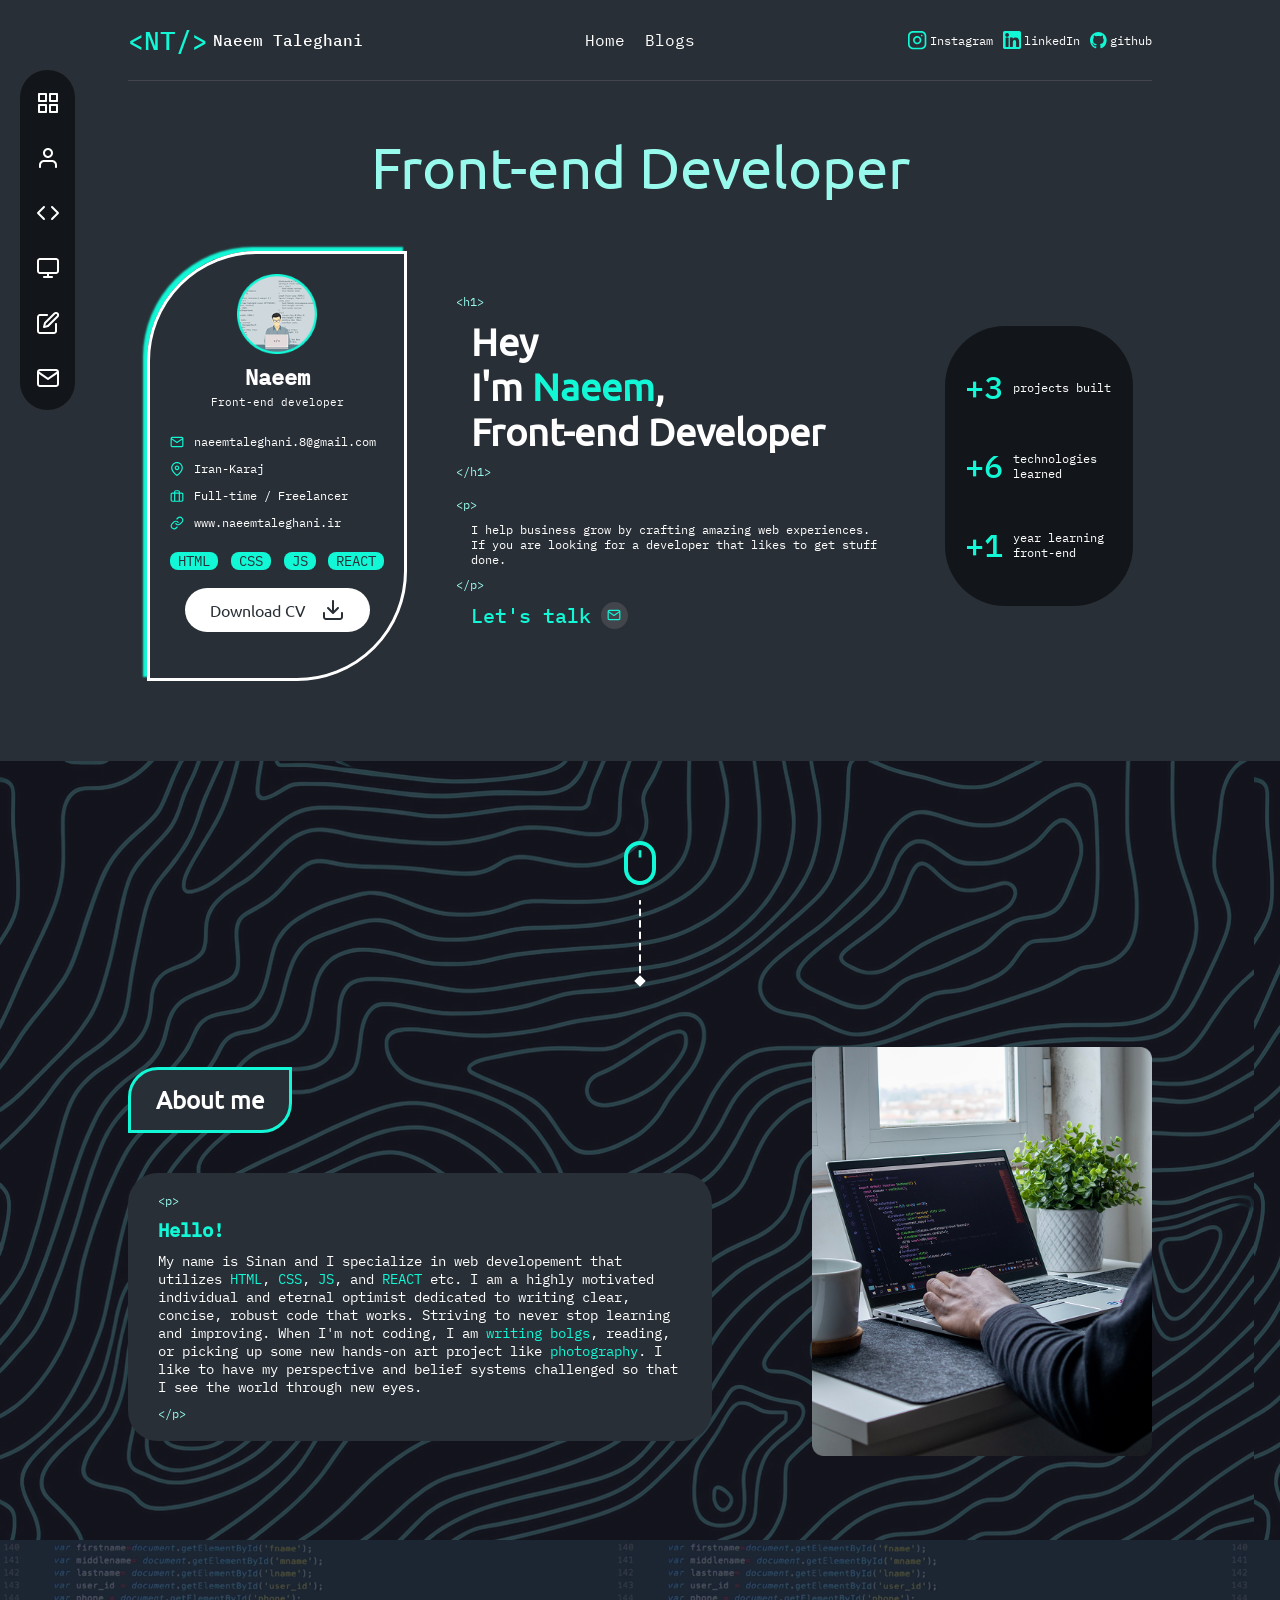
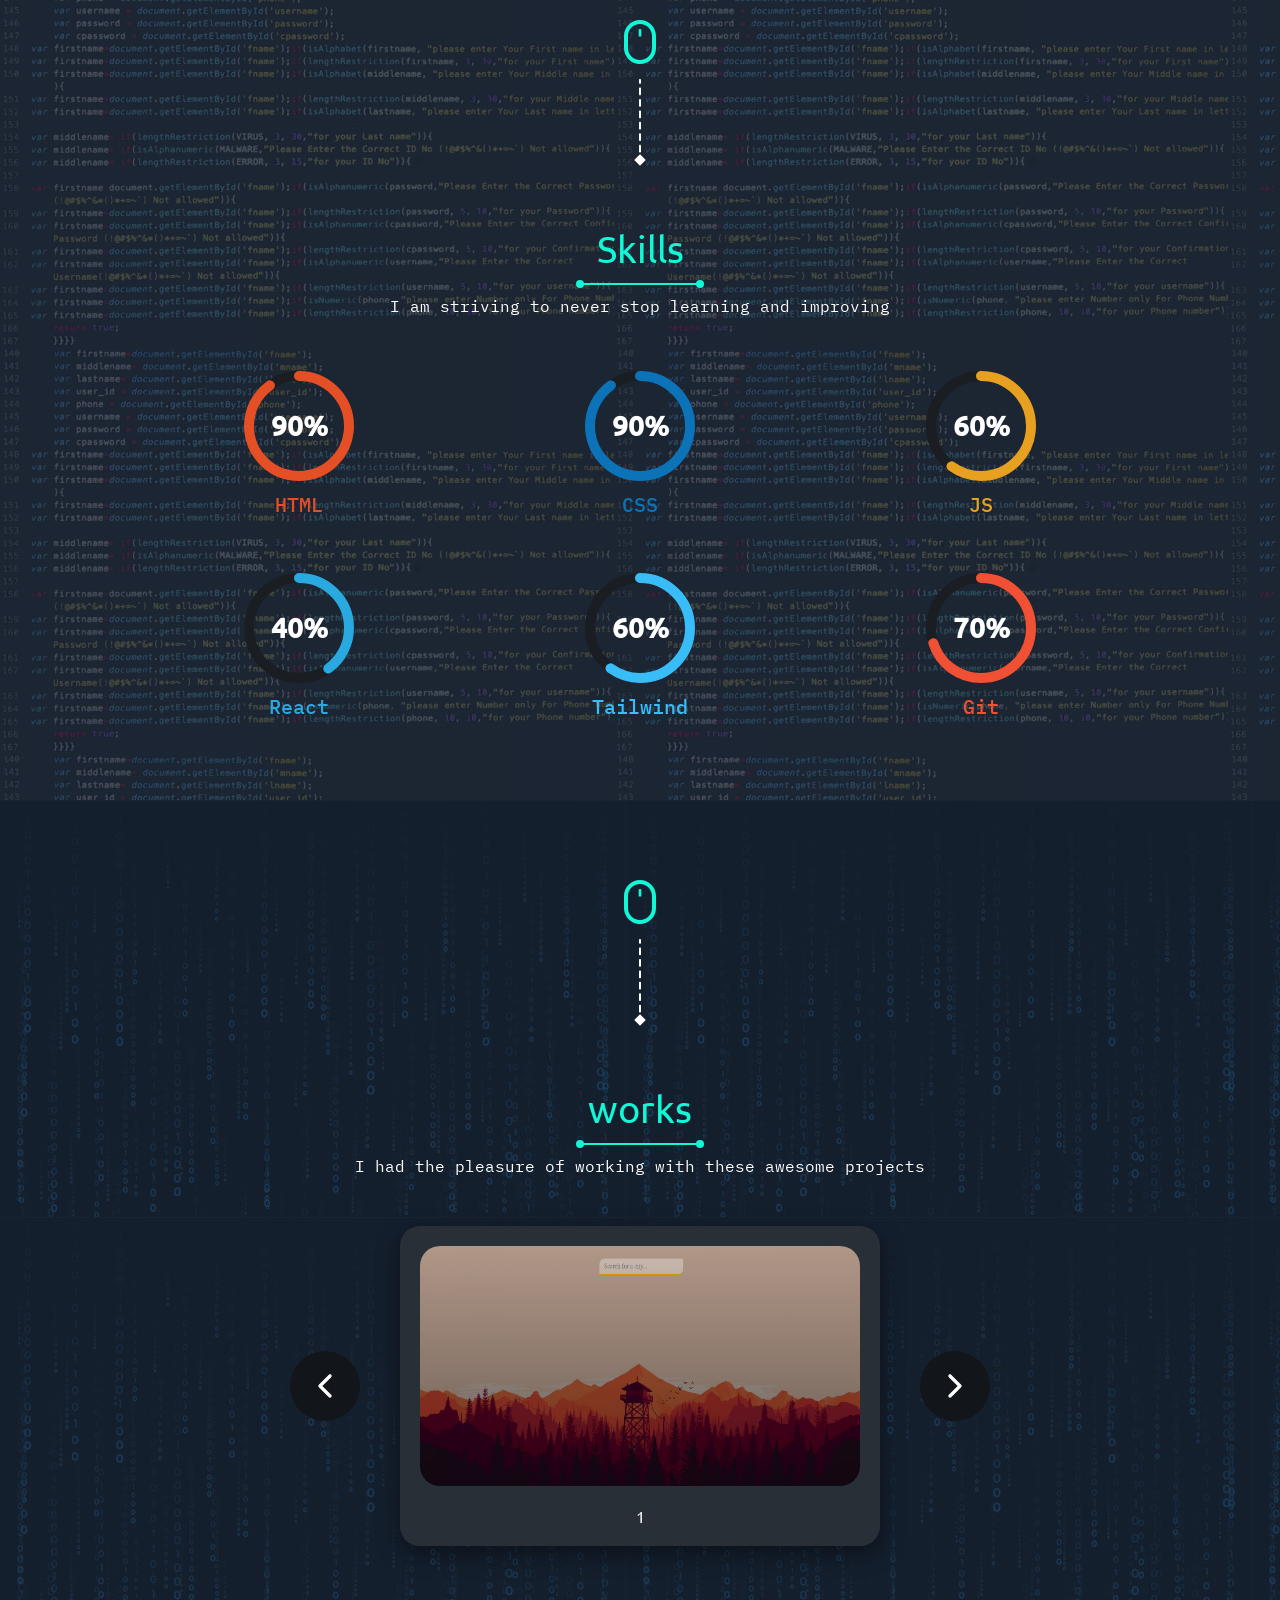
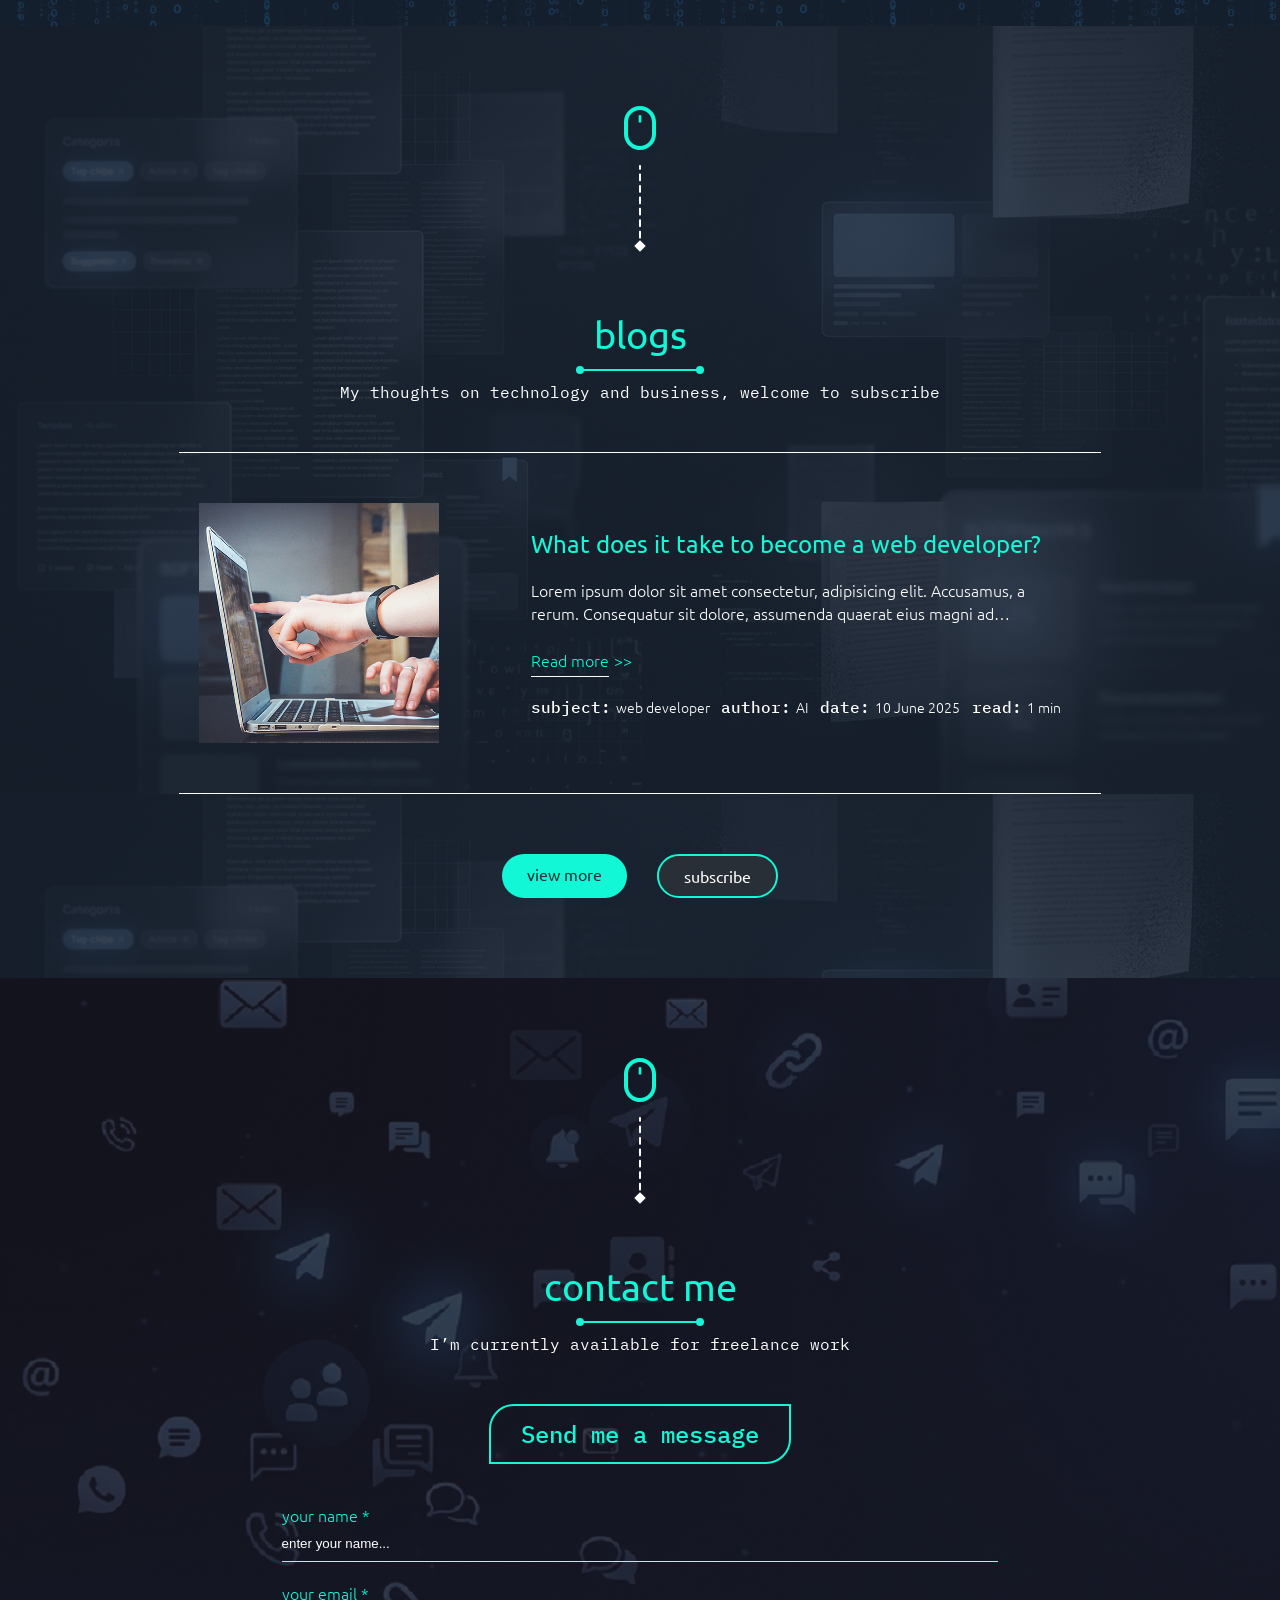
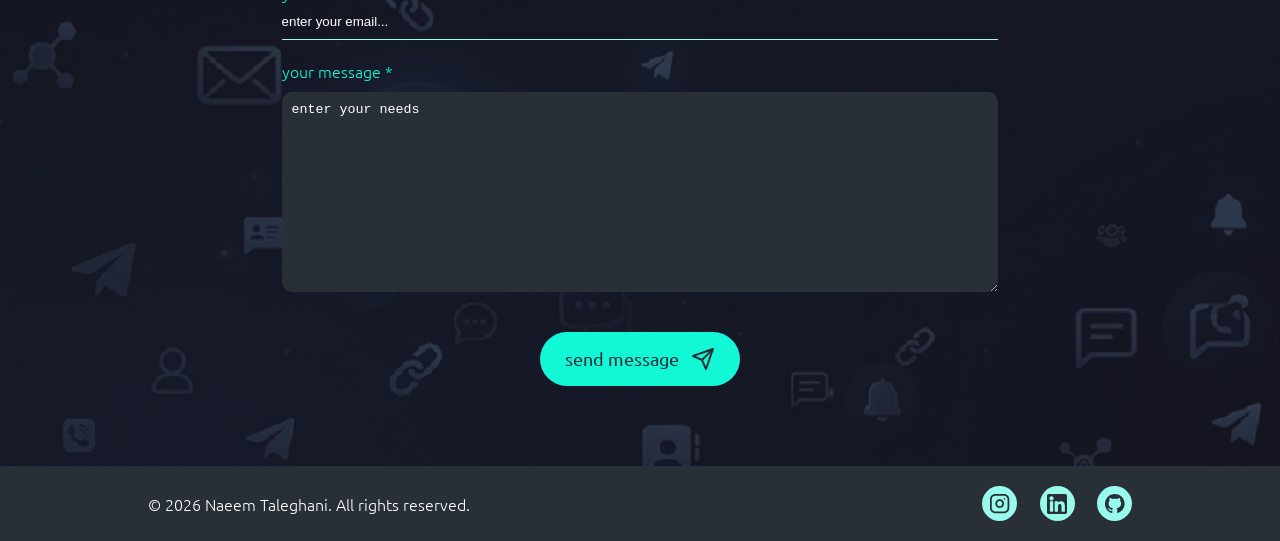
==== commit 87deeab8: "adding carousel slider to "works" part" ====
--- a/index.html
+++ b/index.html
@@ -319,16 +319,16 @@
                     </div>
                     <p class="works-description">I had the pleasure of working with these awesome projects</p>
                     <div class="works-content">
-                        <div class="prev-btn">
+                        <div class="prev-btn" id="pervBtn">
                             <svg width="40" height="40" viewBox="0 0 40 40" fill="none" xmlns="http://www.w3.org/2000/svg">
                             <path d="M17.357 19.9999L26.1785 11.1784C26.8294 10.5276 26.8294 9.47228 26.1785 8.82141C25.5276 8.17053 24.4723 8.17053 23.8215 8.82141L13.8215 18.8214C13.1706 19.4723 13.1706 20.5276 13.8215 21.1784L23.8215 31.1784C24.4723 31.8293 25.5276 31.8293 26.1785 31.1784C26.8294 30.5276 26.8294 29.4723 26.1785 28.8214L17.357 19.9999Z" fill="white"/>
                             </svg>
                         </div>
                         <a href="#" class="project">
-                            <img src="images/weather-project.png" alt="">
-                            <p class="project-description">Lorem ipsum dolor sit amet consectetur adipisicing elit. Obcaecati, ratione?</p>
-                        </a>
-                        <div class="next-btn">
+                            <img src="images/weather-project.png" alt="image" id="projectImg">
+                            <p class="project-description" id="projectText">1</p>
+                        </a>
+                        <div class="next-btn" id="nextBtn">
                             <svg width="40" height="40" viewBox="0 0 40 40" fill="none" xmlns="http://www.w3.org/2000/svg">
                             <path d="M16.1786 8.82141C15.5277 8.17053 14.4724 8.17053 13.8215 8.82141C13.1707 9.47228 13.1707 10.5276 13.8215 11.1784L22.643 19.9999L13.8215 28.8214C13.1707 29.4723 13.1707 30.5276 13.8215 31.1784C14.4724 31.8293 15.5277 31.8293 16.1786 31.1784L26.1786 21.1784C26.8294 20.5276 26.8294 19.4723 26.1786 18.8214L16.1786 8.82141Z" fill="white"/>
                             </svg>
--- a/styles/main.css
+++ b/styles/main.css
@@ -672,11 +672,17 @@
     justify-content: center;
     align-items: center;
     gap: 2rem;
-    width: 40rem;
+    width: 48rem;
+    background-color: var(--bg1);
+    padding: 2rem;
+    border-radius: 2rem;
+    box-shadow: 0 8px 24px rgba(0, 0, 0, 0.45);
 }
 
 .project > img{
     width: 100%;
+    height: 24rem;
+    border-radius: 2rem;
 }
 
 .project-description{
@@ -1025,4 +1031,61 @@
 .footer-links > li > a > path,
 .footer-links > li > a > svg > path{
     fill: var(--bg1) !important;
+}
+
+/*-------------------------------Animations-------------------------------*/
+
+.animate-next{
+
+    animation: next-slide .4s ease;
+
+}
+
+
+
+@keyframes next-slide{
+
+    from{
+
+        opacity:0;
+        transform:translateX(40px);
+
+    }
+
+
+    to{
+
+        opacity:1;
+        transform:translateX(0);
+
+    }
+
+}
+
+
+.animate-perv{
+
+    animation: perv-slide .4s ease;
+
+}
+
+
+
+@keyframes perv-slide{
+
+    from{
+
+        opacity:0;
+        transform:translateX(-40px);
+
+    }
+
+
+    to{
+
+        opacity:1;
+        transform:translateX(0);
+
+    }
+
 }
--- a/styles/responsive.css
+++ b/styles/responsive.css
@@ -109,7 +109,10 @@
         grid-template-rows: 1fr 1fr 1fr;
     }
     .project{
-        width: 30rem;
+        width: 34rem;
+    }
+    .project > img{
+        height: 16rem;
     }
     .project-description{
         font-size: 1.4rem;
@@ -255,7 +258,12 @@
         font-size: 1.8rem;
     }
     .project{
-        width: 20rem;
+        width: 24rem;
+        padding: 1rem;
+        gap: 1rem;
+    }
+    .project > img{
+        height: 12rem;
     }
     .prev-btn, .next-btn{
         width: 3rem;
@@ -305,4 +313,11 @@
     }
 }
 
-
+@media screen and (max-width: 360px){
+    .project{
+        width: 20rem;
+    }
+    .project > img{
+        height: 10rem;
+    }
+}
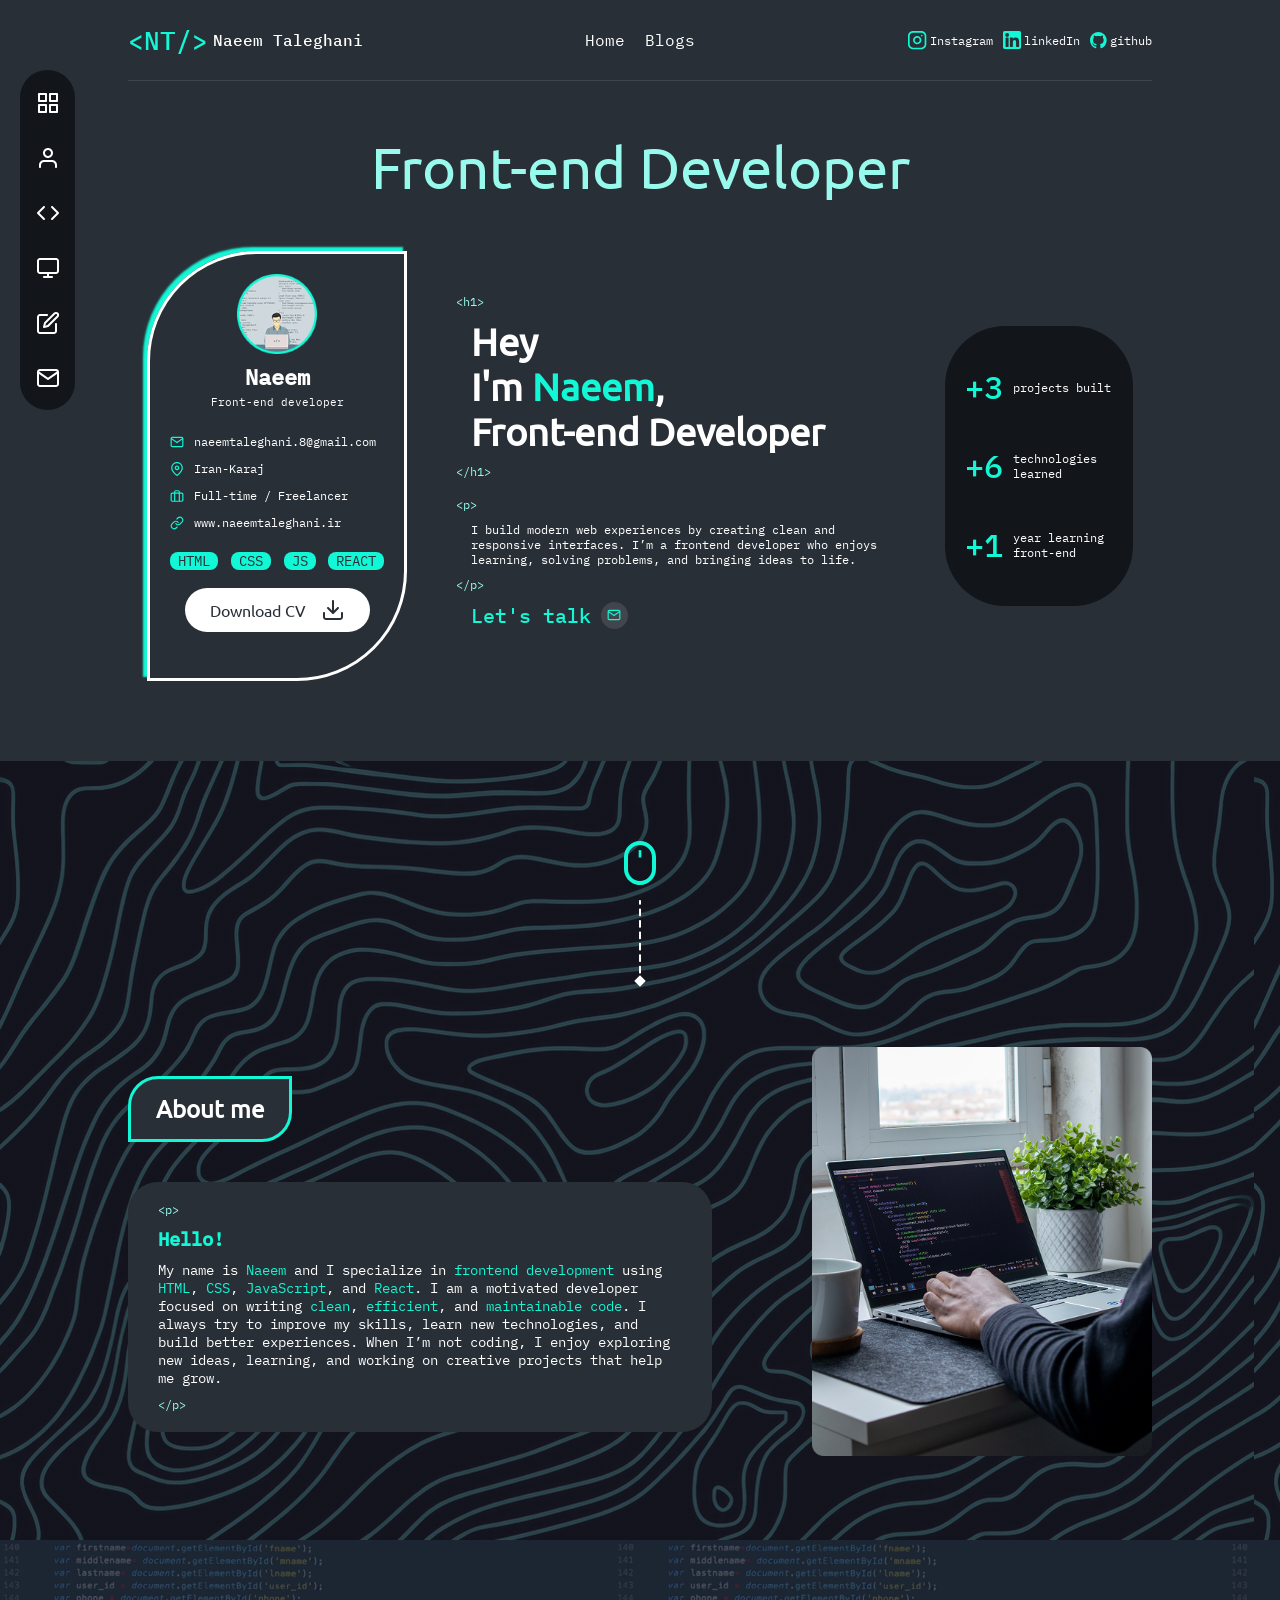
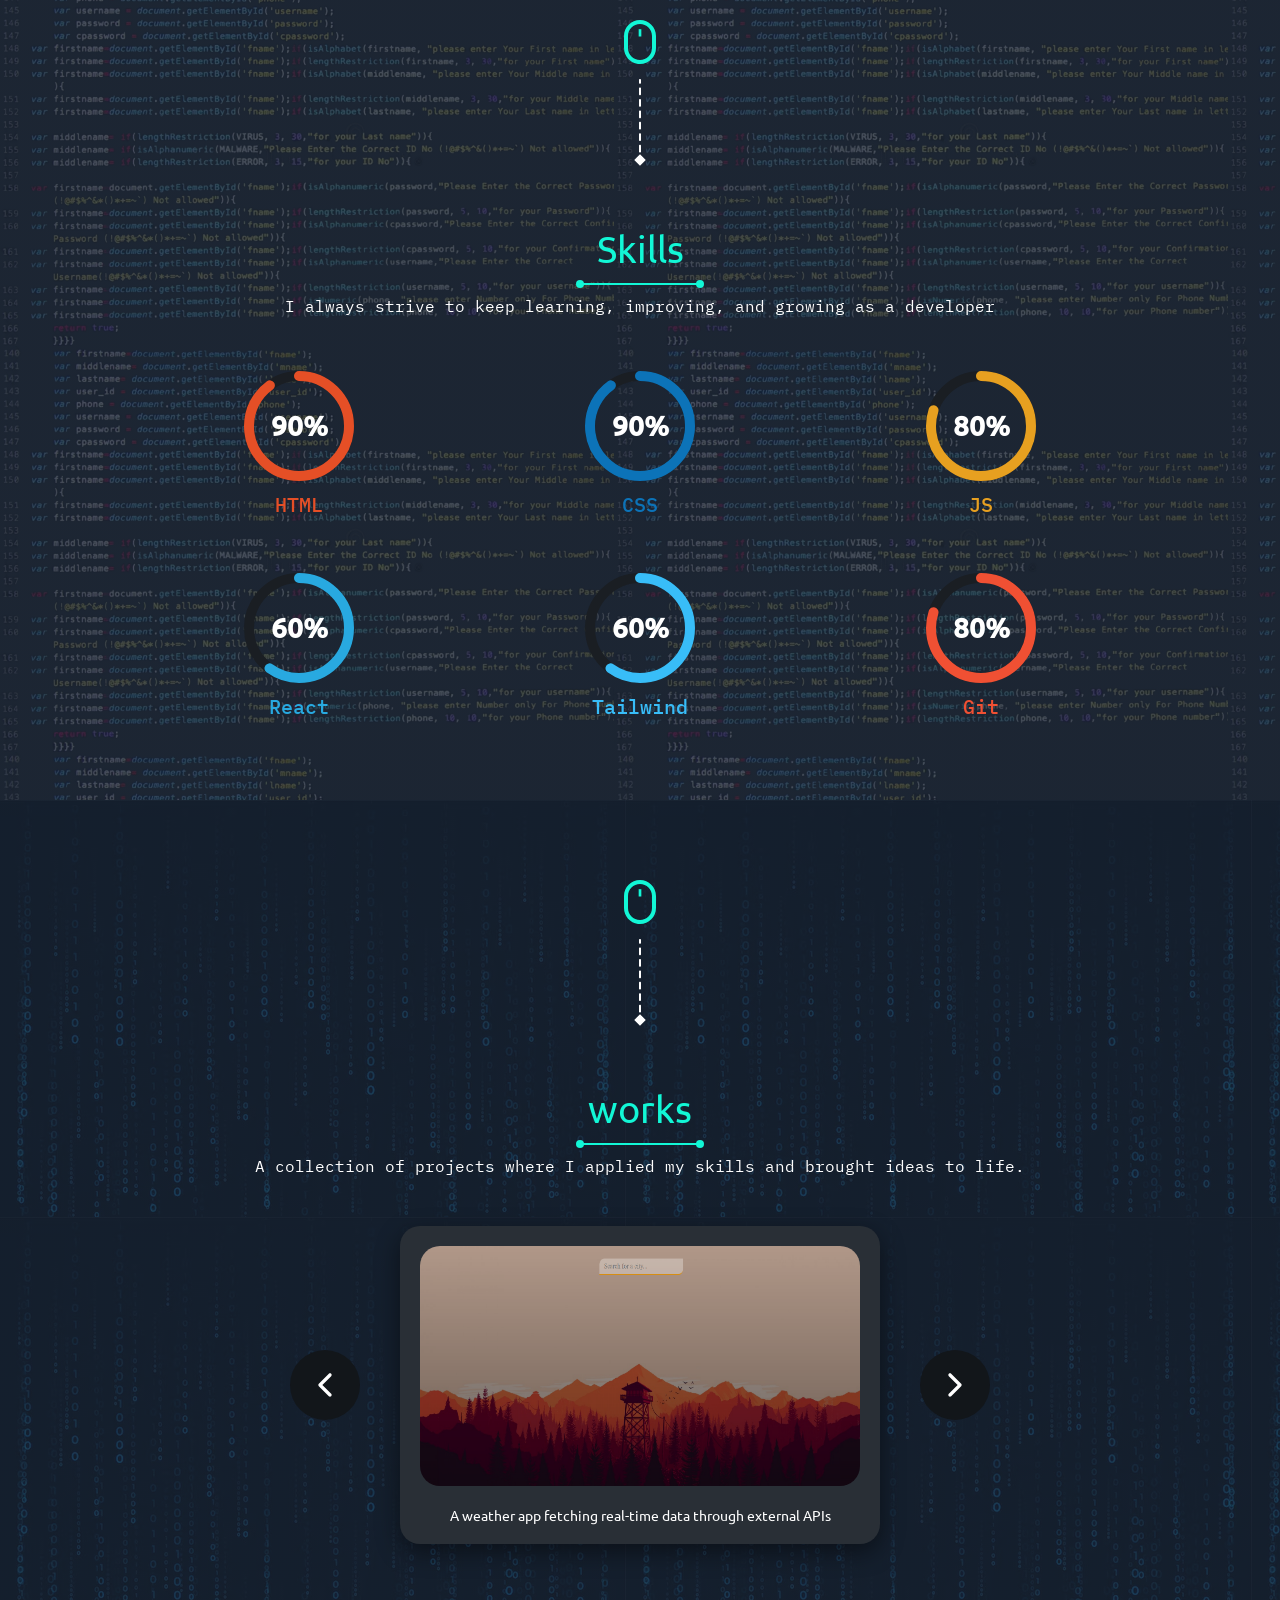
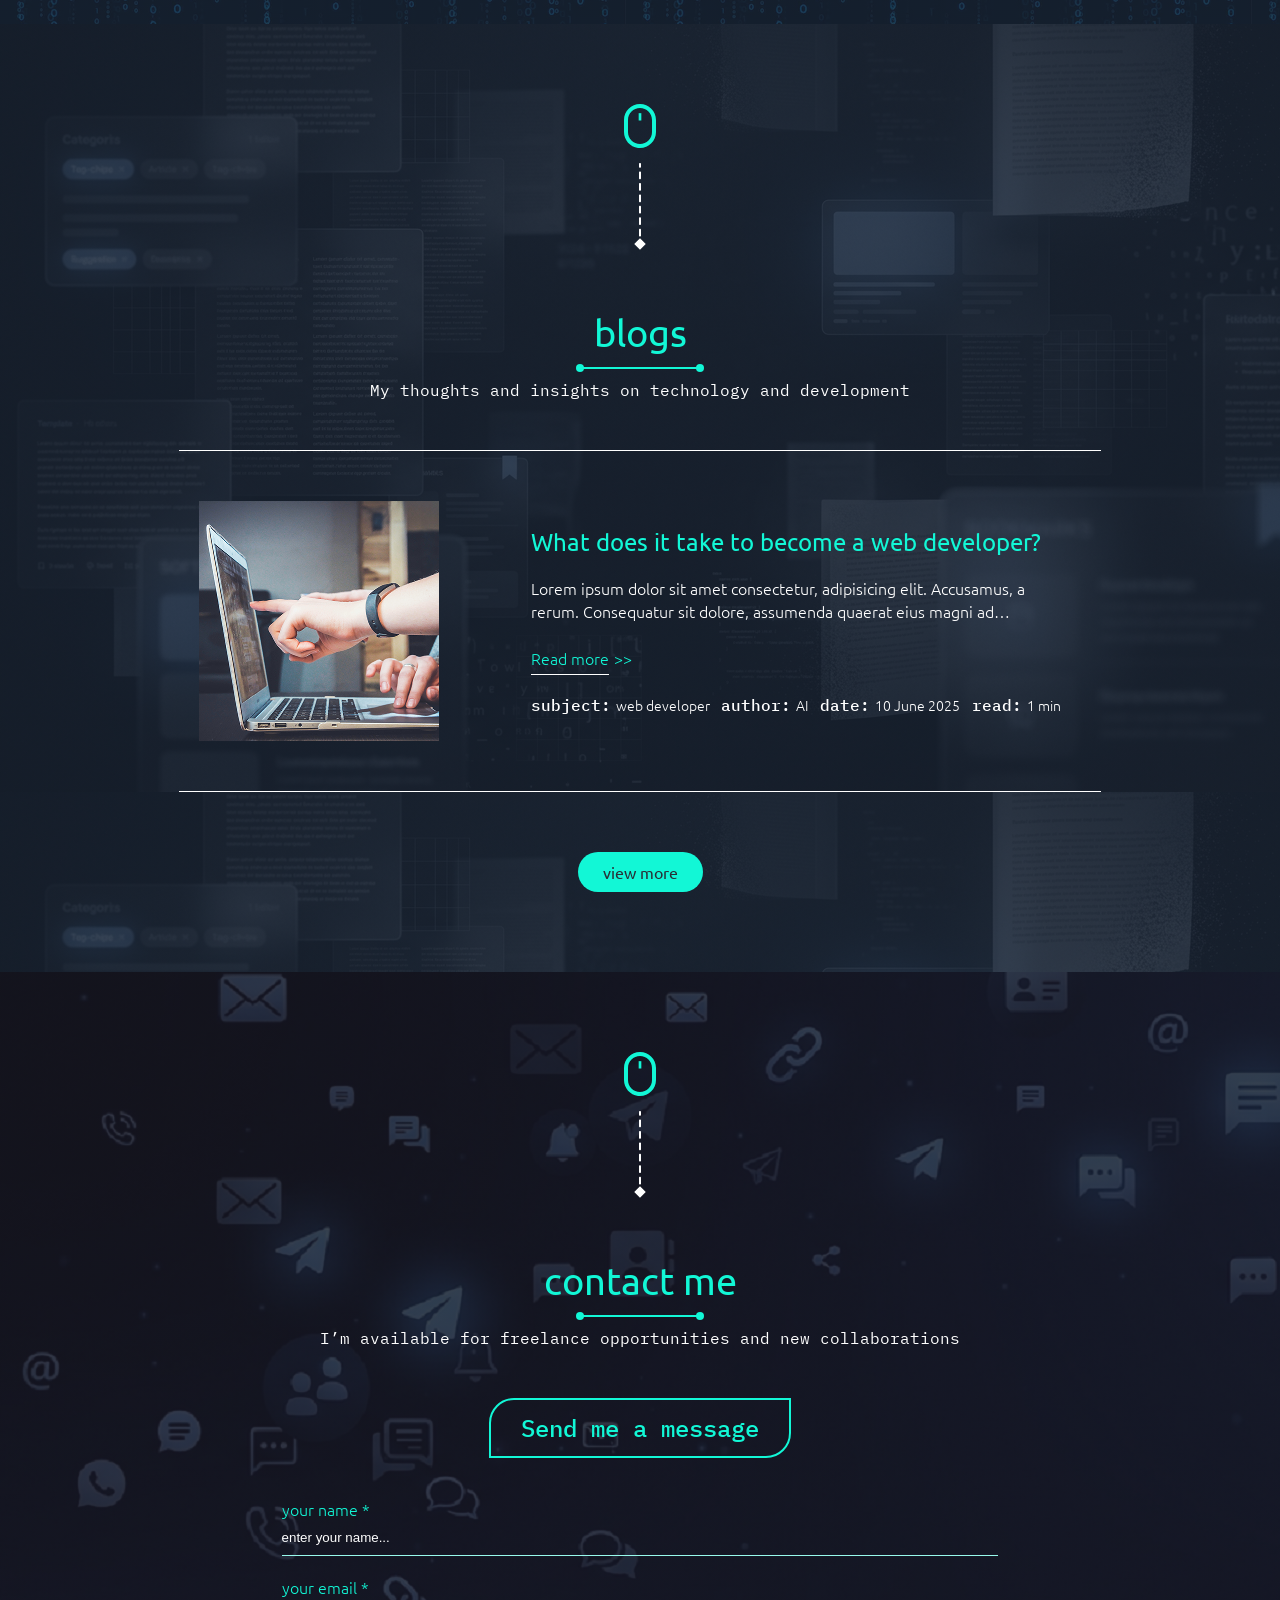
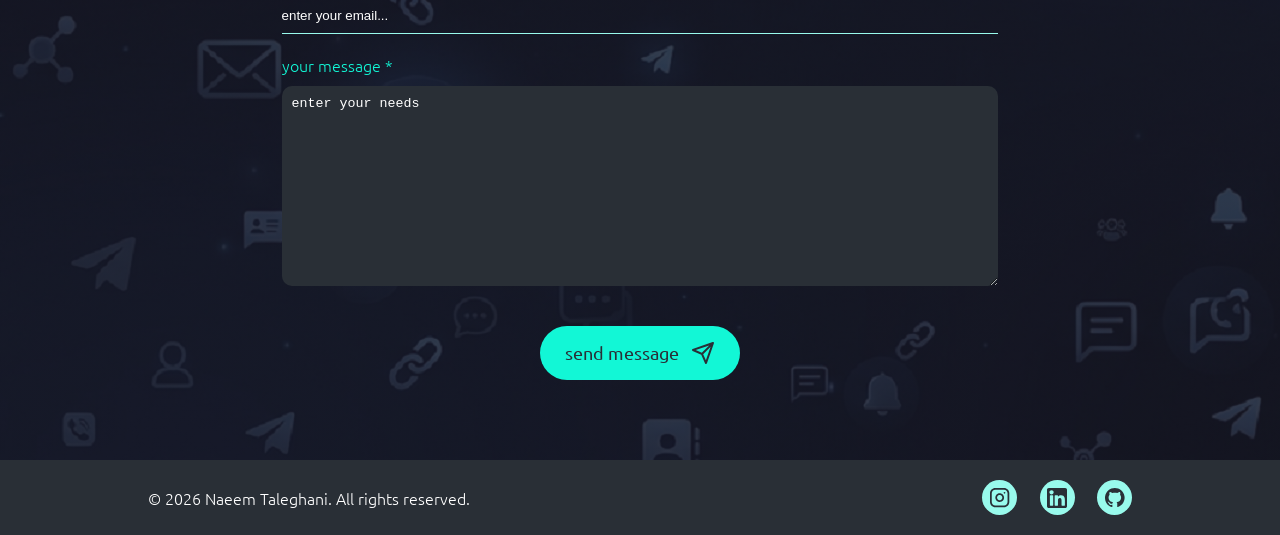
==== commit 404efd08: "customizing descriptions. closes #3" ====
--- a/index.html
+++ b/index.html
@@ -13,40 +13,52 @@
     <div class="fixed-menu">
         <ul class="fixed-menu-ul">
             <li class="fixed-menu-li">
-                <svg width="24" height="24" viewBox="0 0 24 24" fill="none" xmlns="http://www.w3.org/2000/svg">
-                <path fill-rule="evenodd" clip-rule="evenodd" d="M3 2C2.44772 2 2 2.44772 2 3V10C2 10.5523 2.44772 11 3 11H10C10.5523 11 11 10.5523 11 10V3C11 2.44772 10.5523 2 10 2H3ZM4 9V4H9V9H4Z" fill="white"/>
-                <path fill-rule="evenodd" clip-rule="evenodd" d="M14 2C13.4477 2 13 2.44772 13 3V10C13 10.5523 13.4477 11 14 11H21C21.5523 11 22 10.5523 22 10V3C22 2.44772 21.5523 2 21 2H14ZM15 9V4H20V9H15Z" fill="white"/>
-                <path fill-rule="evenodd" clip-rule="evenodd" d="M13 14C13 13.4477 13.4477 13 14 13H21C21.5523 13 22 13.4477 22 14V21C22 21.5523 21.5523 22 21 22H14C13.4477 22 13 21.5523 13 21V14ZM15 15V20H20V15H15Z" fill="white"/>
-                <path fill-rule="evenodd" clip-rule="evenodd" d="M3 13C2.44772 13 2 13.4477 2 14V21C2 21.5523 2.44772 22 3 22H10C10.5523 22 11 21.5523 11 21V14C11 13.4477 10.5523 13 10 13H3ZM4 20V15H9V20H4Z" fill="white"/>
-                </svg>
-            </li>
-            <li class="fixed-menu-li">
-                <svg width="24" height="24" viewBox="0 0 24 24" fill="none" xmlns="http://www.w3.org/2000/svg">
-                <path fill-rule="evenodd" clip-rule="evenodd" d="M12 2C9.23858 2 7 4.23858 7 7C7 9.76142 9.23858 12 12 12C14.7614 12 17 9.76142 17 7C17 4.23858 14.7614 2 12 2ZM9 7C9 5.34315 10.3431 4 12 4C13.6569 4 15 5.34315 15 7C15 8.65685 13.6569 10 12 10C10.3431 10 9 8.65685 9 7Z" fill="white"/>
-                <path d="M8 14C6.67392 14 5.40215 14.5268 4.46447 15.4645C3.52678 16.4021 3 17.6739 3 19V21C3 21.5523 3.44772 22 4 22C4.55228 22 5 21.5523 5 21V19C5 18.2043 5.31607 17.4413 5.87868 16.8787C6.44129 16.3161 7.20435 16 8 16H16C16.7956 16 17.5587 16.3161 18.1213 16.8787C18.6839 17.4413 19 18.2044 19 19V21C19 21.5523 19.4477 22 20 22C20.5523 22 21 21.5523 21 21V19C21 17.6739 20.4732 16.4021 19.5355 15.4645C18.5979 14.5268 17.3261 14 16 14H8Z" fill="white"/>
-                </svg>
-            </li>
-            <li class="fixed-menu-li">
-                <svg width="24" height="24" viewBox="0 0 24 24" fill="none" xmlns="http://www.w3.org/2000/svg">
-                <path d="M8.70711 6.70711C9.09763 6.31658 9.09763 5.68342 8.70711 5.29289C8.31658 4.90237 7.68342 4.90237 7.29289 5.29289L1.29289 11.2929C0.902369 11.6834 0.902369 12.3166 1.29289 12.7071L7.29289 18.7071C7.68342 19.0976 8.31658 19.0976 8.70711 18.7071C9.09763 18.3166 9.09763 17.6834 8.70711 17.2929L3.41421 12L8.70711 6.70711Z" fill="white"/>
-                <path d="M16.7071 5.29289C16.3166 4.90237 15.6834 4.90237 15.2929 5.29289C14.9024 5.68342 14.9024 6.31658 15.2929 6.70711L20.5858 12L15.2929 17.2929C14.9024 17.6834 14.9024 18.3166 15.2929 18.7071C15.6834 19.0976 16.3166 19.0976 16.7071 18.7071L22.7071 12.7071C23.0976 12.3166 23.0976 11.6834 22.7071 11.2929L16.7071 5.29289Z" fill="white"/>
-                </svg>
-            </li>
-            <li class="fixed-menu-li">
-                <svg width="24" height="24" viewBox="0 0 24 24" fill="none" xmlns="http://www.w3.org/2000/svg">
-                <path fill-rule="evenodd" clip-rule="evenodd" d="M13 18H20C21.6569 18 23 16.6569 23 15V5C23 3.34315 21.6569 2 20 2H4C2.34315 2 1 3.34315 1 5V15C1 16.6569 2.34315 18 4 18H11V20H8C7.44772 20 7 20.4477 7 21C7 21.5523 7.44772 22 8 22H16C16.5523 22 17 21.5523 17 21C17 20.4477 16.5523 20 16 20H13V18ZM4 4C3.44772 4 3 4.44772 3 5V15C3 15.5523 3.44772 16 4 16H20C20.5523 16 21 15.5523 21 15V5C21 4.44772 20.5523 4 20 4H4Z" fill="white"/>
-                </svg>
-            </li>
-            <li class="fixed-menu-li">
-                <svg width="24" height="24" viewBox="0 0 24 24" fill="none" xmlns="http://www.w3.org/2000/svg">
-                <path fill-rule="evenodd" clip-rule="evenodd" d="M20 0.878662C19.1722 0.878662 18.3783 1.20751 17.7929 1.79288L8.29289 11.2929C8.16473 11.421 8.07382 11.5816 8.02986 11.7574L7.02986 15.7574C6.94466 16.0982 7.04451 16.4587 7.29289 16.7071C7.54127 16.9555 7.90176 17.0553 8.24254 16.9701L12.2425 15.9701C12.4184 15.9262 12.5789 15.8352 12.7071 15.7071L22.2071 6.20709C22.7925 5.62173 23.1213 4.82781 23.1213 3.99998C23.1213 3.17216 22.7925 2.37824 22.2071 1.79288C21.6217 1.20751 20.8278 0.878662 20 0.878662ZM19.2071 3.20709C19.4174 2.9968 19.7026 2.87866 20 2.87866C20.2974 2.87866 20.5826 2.9968 20.7929 3.20709C21.0032 3.41738 21.1213 3.70259 21.1213 3.99998C21.1213 4.29737 21.0032 4.58259 20.7929 4.79288L11.4888 14.097L9.37437 14.6256L9.90296 12.5112L19.2071 3.20709Z" fill="white"/>
-                <path d="M4 3C3.20435 3 2.44129 3.31607 1.87868 3.87868C1.31607 4.44129 1 5.20435 1 6V20C1 20.7957 1.31607 21.5587 1.87868 22.1213C2.44129 22.6839 3.20435 23 4 23H18C18.7957 23 19.5587 22.6839 20.1213 22.1213C20.6839 21.5587 21 20.7957 21 20V13C21 12.4477 20.5523 12 20 12C19.4477 12 19 12.4477 19 13V20C19 20.2652 18.8946 20.5196 18.7071 20.7071C18.5196 20.8946 18.2652 21 18 21H4C3.73478 21 3.48043 20.8946 3.29289 20.7071C3.10536 20.5196 3 20.2652 3 20V6C3 5.73478 3.10536 5.48043 3.29289 5.29289C3.48043 5.10536 3.73478 5 4 5H11C11.5523 5 12 4.55228 12 4C12 3.44772 11.5523 3 11 3H4Z" fill="white"/>
-                </svg>
-            </li>
-            <li class="fixed-menu-li">
-                <svg width="24" height="24" viewBox="0 0 24 24" fill="none" xmlns="http://www.w3.org/2000/svg">
-                <path fill-rule="evenodd" clip-rule="evenodd" d="M1.00005 5.98266C0.999889 5.99253 0.999873 6.00239 1 6.01225V18C1 19.6523 2.34772 21 4 21H20C21.6523 21 23 19.6523 23 18V6.01236C23.0001 6.00242 23.0001 5.99247 23 5.98251C22.9905 4.33822 21.6465 3 20 3H4C2.3535 3 1.00944 4.3383 1.00005 5.98266ZM3.10658 5.55395C3.27196 5.22692 3.61204 5 4 5H20C20.388 5 20.728 5.22692 20.8934 5.55395L12 11.7793L3.10658 5.55395ZM21 7.92066V18C21 18.5477 20.5477 19 20 19H4C3.45229 19 3 18.5477 3 18V7.92066L11.4265 13.8192C11.7709 14.0603 12.2291 14.0603 12.5735 13.8192L21 7.92066Z" fill="white"/>
-                </svg>
+                <a href="#">
+                    <svg width="24" height="24" viewBox="0 0 24 24" fill="none" xmlns="http://www.w3.org/2000/svg">
+                        <path fill-rule="evenodd" clip-rule="evenodd" d="M3 2C2.44772 2 2 2.44772 2 3V10C2 10.5523 2.44772 11 3 11H10C10.5523 11 11 10.5523 11 10V3C11 2.44772 10.5523 2 10 2H3ZM4 9V4H9V9H4Z" fill="white"/>
+                        <path fill-rule="evenodd" clip-rule="evenodd" d="M14 2C13.4477 2 13 2.44772 13 3V10C13 10.5523 13.4477 11 14 11H21C21.5523 11 22 10.5523 22 10V3C22 2.44772 21.5523 2 21 2H14ZM15 9V4H20V9H15Z" fill="white"/>
+                        <path fill-rule="evenodd" clip-rule="evenodd" d="M13 14C13 13.4477 13.4477 13 14 13H21C21.5523 13 22 13.4477 22 14V21C22 21.5523 21.5523 22 21 22H14C13.4477 22 13 21.5523 13 21V14ZM15 15V20H20V15H15Z" fill="white"/>
+                        <path fill-rule="evenodd" clip-rule="evenodd" d="M3 13C2.44772 13 2 13.4477 2 14V21C2 21.5523 2.44772 22 3 22H10C10.5523 22 11 21.5523 11 21V14C11 13.4477 10.5523 13 10 13H3ZM4 20V15H9V20H4Z" fill="white"/>
+                    </svg>
+                </a>
+            </li>
+            <li class="fixed-menu-li">
+                <a href="#aboutMe">
+                    <svg width="24" height="24" viewBox="0 0 24 24" fill="none" xmlns="http://www.w3.org/2000/svg">
+                        <path fill-rule="evenodd" clip-rule="evenodd" d="M12 2C9.23858 2 7 4.23858 7 7C7 9.76142 9.23858 12 12 12C14.7614 12 17 9.76142 17 7C17 4.23858 14.7614 2 12 2ZM9 7C9 5.34315 10.3431 4 12 4C13.6569 4 15 5.34315 15 7C15 8.65685 13.6569 10 12 10C10.3431 10 9 8.65685 9 7Z" fill="white"/>
+                        <path d="M8 14C6.67392 14 5.40215 14.5268 4.46447 15.4645C3.52678 16.4021 3 17.6739 3 19V21C3 21.5523 3.44772 22 4 22C4.55228 22 5 21.5523 5 21V19C5 18.2043 5.31607 17.4413 5.87868 16.8787C6.44129 16.3161 7.20435 16 8 16H16C16.7956 16 17.5587 16.3161 18.1213 16.8787C18.6839 17.4413 19 18.2044 19 19V21C19 21.5523 19.4477 22 20 22C20.5523 22 21 21.5523 21 21V19C21 17.6739 20.4732 16.4021 19.5355 15.4645C18.5979 14.5268 17.3261 14 16 14H8Z" fill="white"/>
+                    </svg>
+                </a>
+            </li>
+            <li class="fixed-menu-li">
+                <a href="#skills">
+                    <svg width="24" height="24" viewBox="0 0 24 24" fill="none" xmlns="http://www.w3.org/2000/svg">
+                        <path d="M8.70711 6.70711C9.09763 6.31658 9.09763 5.68342 8.70711 5.29289C8.31658 4.90237 7.68342 4.90237 7.29289 5.29289L1.29289 11.2929C0.902369 11.6834 0.902369 12.3166 1.29289 12.7071L7.29289 18.7071C7.68342 19.0976 8.31658 19.0976 8.70711 18.7071C9.09763 18.3166 9.09763 17.6834 8.70711 17.2929L3.41421 12L8.70711 6.70711Z" fill="white"/>
+                        <path d="M16.7071 5.29289C16.3166 4.90237 15.6834 4.90237 15.2929 5.29289C14.9024 5.68342 14.9024 6.31658 15.2929 6.70711L20.5858 12L15.2929 17.2929C14.9024 17.6834 14.9024 18.3166 15.2929 18.7071C15.6834 19.0976 16.3166 19.0976 16.7071 18.7071L22.7071 12.7071C23.0976 12.3166 23.0976 11.6834 22.7071 11.2929L16.7071 5.29289Z" fill="white"/>
+                    </svg>
+                </a>
+            </li>
+            <li class="fixed-menu-li">
+                <a href="#works">
+                    <svg width="24" height="24" viewBox="0 0 24 24" fill="none" xmlns="http://www.w3.org/2000/svg">
+                        <path fill-rule="evenodd" clip-rule="evenodd" d="M13 18H20C21.6569 18 23 16.6569 23 15V5C23 3.34315 21.6569 2 20 2H4C2.34315 2 1 3.34315 1 5V15C1 16.6569 2.34315 18 4 18H11V20H8C7.44772 20 7 20.4477 7 21C7 21.5523 7.44772 22 8 22H16C16.5523 22 17 21.5523 17 21C17 20.4477 16.5523 20 16 20H13V18ZM4 4C3.44772 4 3 4.44772 3 5V15C3 15.5523 3.44772 16 4 16H20C20.5523 16 21 15.5523 21 15V5C21 4.44772 20.5523 4 20 4H4Z" fill="white"/>
+                    </svg>
+                </a>
+            </li>
+            <li class="fixed-menu-li">
+                <a href="#blogs">
+                    <svg width="24" height="24" viewBox="0 0 24 24" fill="none" xmlns="http://www.w3.org/2000/svg">
+                        <path fill-rule="evenodd" clip-rule="evenodd" d="M20 0.878662C19.1722 0.878662 18.3783 1.20751 17.7929 1.79288L8.29289 11.2929C8.16473 11.421 8.07382 11.5816 8.02986 11.7574L7.02986 15.7574C6.94466 16.0982 7.04451 16.4587 7.29289 16.7071C7.54127 16.9555 7.90176 17.0553 8.24254 16.9701L12.2425 15.9701C12.4184 15.9262 12.5789 15.8352 12.7071 15.7071L22.2071 6.20709C22.7925 5.62173 23.1213 4.82781 23.1213 3.99998C23.1213 3.17216 22.7925 2.37824 22.2071 1.79288C21.6217 1.20751 20.8278 0.878662 20 0.878662ZM19.2071 3.20709C19.4174 2.9968 19.7026 2.87866 20 2.87866C20.2974 2.87866 20.5826 2.9968 20.7929 3.20709C21.0032 3.41738 21.1213 3.70259 21.1213 3.99998C21.1213 4.29737 21.0032 4.58259 20.7929 4.79288L11.4888 14.097L9.37437 14.6256L9.90296 12.5112L19.2071 3.20709Z" fill="white"/>
+                        <path d="M4 3C3.20435 3 2.44129 3.31607 1.87868 3.87868C1.31607 4.44129 1 5.20435 1 6V20C1 20.7957 1.31607 21.5587 1.87868 22.1213C2.44129 22.6839 3.20435 23 4 23H18C18.7957 23 19.5587 22.6839 20.1213 22.1213C20.6839 21.5587 21 20.7957 21 20V13C21 12.4477 20.5523 12 20 12C19.4477 12 19 12.4477 19 13V20C19 20.2652 18.8946 20.5196 18.7071 20.7071C18.5196 20.8946 18.2652 21 18 21H4C3.73478 21 3.48043 20.8946 3.29289 20.7071C3.10536 20.5196 3 20.2652 3 20V6C3 5.73478 3.10536 5.48043 3.29289 5.29289C3.48043 5.10536 3.73478 5 4 5H11C11.5523 5 12 4.55228 12 4C12 3.44772 11.5523 3 11 3H4Z" fill="white"/>
+                    </svg>
+                </a>
+            </li>
+            <li class="fixed-menu-li">
+                <a href="#contact">
+                    <svg width="24" height="24" viewBox="0 0 24 24" fill="none" xmlns="http://www.w3.org/2000/svg">
+                        <path fill-rule="evenodd" clip-rule="evenodd" d="M1.00005 5.98266C0.999889 5.99253 0.999873 6.00239 1 6.01225V18C1 19.6523 2.34772 21 4 21H20C21.6523 21 23 19.6523 23 18V6.01236C23.0001 6.00242 23.0001 5.99247 23 5.98251C22.9905 4.33822 21.6465 3 20 3H4C2.3535 3 1.00944 4.3383 1.00005 5.98266ZM3.10658 5.55395C3.27196 5.22692 3.61204 5 4 5H20C20.388 5 20.728 5.22692 20.8934 5.55395L12 11.7793L3.10658 5.55395ZM21 7.92066V18C21 18.5477 20.5477 19 20 19H4C3.45229 19 3 18.5477 3 18V7.92066L11.4265 13.8192C11.7709 14.0603 12.2291 14.0603 12.5735 13.8192L21 7.92066Z" fill="white"/>
+                    </svg>
+                </a>
             </li>
         </ul>
     </div>
@@ -178,9 +190,9 @@
                             </h2>
                             <span class="html-tags">&lt;/h1&gt;</span><br>
                             <span class="html-tags">&lt;p&gt;</span>
-                            <p class="description-text">I help business grow by crafting amazing web experiences. If you are looking for a developer that likes to get stuff done.</p>
+                            <p class="description-text">I build modern web experiences by creating clean and responsive interfaces. I’m a frontend developer who enjoys learning, solving problems, and bringing ideas to life.</p>
                             <span class="html-tags">&lt;/p&gt;</span>
-                            <a href="#" class="home-contact-link">
+                            <a href="#contact" class="home-contact-link">
                                 <span>Let's talk</span>
                                 <div class="home-contact-link-svg-box">
                                     <svg width="14" height="14" viewBox="0 0 14 14" fill="none" xmlns="http://www.w3.org/2000/svg">
@@ -209,7 +221,7 @@
                 </div>
             </div>
         </section>
-        <section class="about-me">
+        <section class="about-me" id="aboutMe">
             <div class="container">
                 <div class="scroll-module">
                     <svg width="32" height="146" viewBox="0 0 32 146" fill="none" xmlns="http://www.w3.org/2000/svg">
@@ -231,10 +243,8 @@
                         <div class="about-me-content-description">
                             <span class="html-tags">&lt;p&gt;</span>
                             <h3>Hello!</h3>
-                            <p>My name is Sinan and I specialize in web developement that utilizes <span>HTML</span>, <span>CSS</span>, <span>JS</span>, and <span>REACT</span> etc.
-                                I am a highly motivated individual and eternal optimist dedicated to writing clear, concise, robust code that works. Striving to never stop learning and improving.
-                                When I'm not coding, I am <span>writing bolgs</span>, reading, or picking up some new hands-on art project like <span>photography</span>.
-                                I like to have my perspective and belief systems challenged so that I see the world through new eyes.
+                            <p>
+                                My name is <span>Naeem</span> and I specialize in <span>frontend development</span> using <span>HTML</span>, <span>CSS</span>, <span>JavaScript</span>, and <span>React</span>. I am a motivated developer focused on writing <span>clean</span>, <span>efficient</span>, and <span>maintainable code</span>. I always try to improve my skills, learn new technologies, and build better experiences. When I’m not coding, I enjoy exploring new ideas, learning, and working on creative projects that help me grow.
                             </p>
                             <span class="html-tags">&lt;/p&gt;</span>
                         </div>
@@ -245,7 +255,7 @@
                 </div>
             </div>
         </section>
-        <section class="skills">
+        <section class="skills" id="skills">
             <div class="container">
                 <div class="scroll-module">
                     <svg width="32" height="146" viewBox="0 0 32 146" fill="none" xmlns="http://www.w3.org/2000/svg">
@@ -266,7 +276,7 @@
                     <div class="title-underline-module">
                         <div class="title-underline-content"></div>
                     </div>
-                    <p class="skills-description">I am striving to never stop learning and improving</p>
+                    <p class="skills-description">I always strive to keep learning, improving, and growing as a developer</p>
                     <div class="skills-content">
                         <div class="skill-box">
                             <cicular-progress class="cicular-progress" circle-percent="90" circle-color="#E54F26"></cicular-progress>
@@ -277,11 +287,11 @@
                             <h5 class="skill-name">CSS</h5>
                         </div>
                         <div class="skill-box">
-                            <cicular-progress class="cicular-progress" circle-percent="60" circle-color="#E7A020"></cicular-progress>
+                            <cicular-progress class="cicular-progress" circle-percent="80" circle-color="#E7A020"></cicular-progress>
                             <h5 class="skill-name">JS</h5>
                         </div>
                         <div class="skill-box">
-                            <cicular-progress class="cicular-progress" circle-percent="40" circle-color="#28A9E0"></cicular-progress>
+                            <cicular-progress class="cicular-progress" circle-percent="60" circle-color="#28A9E0"></cicular-progress>
                             <h5 class="skill-name">React</h5>
                         </div>
                         <div class="skill-box">
@@ -289,14 +299,14 @@
                             <h5 class="skill-name">Tailwind</h5>
                         </div>
                         <div class="skill-box">
-                            <cicular-progress class="cicular-progress" circle-percent="70" circle-color="#F05033"></cicular-progress>
+                            <cicular-progress class="cicular-progress" circle-percent="80" circle-color="#F05033"></cicular-progress>
                             <h5 class="skill-name">Git</h5>
                         </div>
                     </div>
                 </div>
             </div>
         </section>
-        <section class="works">
+        <section class="works" id="works">
             <div class="container">
                 <div class="scroll-module">
                     <svg width="32" height="146" viewBox="0 0 32 146" fill="none" xmlns="http://www.w3.org/2000/svg">
@@ -317,7 +327,7 @@
                     <div class="title-underline-module">
                         <div class="title-underline-content"></div>
                     </div>
-                    <p class="works-description">I had the pleasure of working with these awesome projects</p>
+                    <p class="works-description">A collection of projects where I applied my skills and brought ideas to life.</p>
                     <div class="works-content">
                         <div class="prev-btn" id="pervBtn">
                             <svg width="40" height="40" viewBox="0 0 40 40" fill="none" xmlns="http://www.w3.org/2000/svg">
@@ -326,7 +336,7 @@
                         </div>
                         <a href="#" class="project">
                             <img src="images/weather-project.png" alt="image" id="projectImg">
-                            <p class="project-description" id="projectText">1</p>
+                            <p class="project-description" id="projectText">A weather app fetching real-time data through external APIs</p>
                         </a>
                         <div class="next-btn" id="nextBtn">
                             <svg width="40" height="40" viewBox="0 0 40 40" fill="none" xmlns="http://www.w3.org/2000/svg">
@@ -337,7 +347,7 @@
                 </div>
             </div>
         </section>
-        <section class="blogs">
+        <section class="blogs" id="blogs">
             <div class="container">
                 <div class="scroll-module">
                     <svg width="32" height="146" viewBox="0 0 32 146" fill="none" xmlns="http://www.w3.org/2000/svg">
@@ -358,7 +368,7 @@
                     <div class="title-underline-module">
                         <div class="title-underline-content"></div>
                     </div>
-                    <p class="blogs-description">My thoughts on technology and business, welcome to subscribe</p>
+                    <p class="blogs-description">My thoughts and insights on technology and development</p>
                     <div class="blog-box">
                         <img src="images/birmingham-museums-trust-TWavMkqC_cc-unsplash 1.png" alt="">
                         <div class="blog-content">
@@ -388,14 +398,11 @@
                             </ul>
                         </div>
                     </div>
-                    <div class="blogs-btns">
-                        <div class="vm-btn">view more</div>
-                        <div class="sub-btn">subscribe</div>
-                    </div>
-                </div>
-            </div>
-        </section>
-        <section class="contact">
+                    <div class="vm-btn">view more</div>
+                </div>
+            </div>
+        </section>
+        <section class="contact" id="contact">
             <div class="container">
                 <div class="scroll-module">
                     <svg width="32" height="146" viewBox="0 0 32 146" fill="none" xmlns="http://www.w3.org/2000/svg">
@@ -416,7 +423,7 @@
                     <div class="title-underline-module">
                         <div class="title-underline-content"></div>
                     </div>
-                    <p class="contact-description">I’m currently available for freelance work</p>
+                    <p class="contact-description">I’m available for freelance opportunities and new collaborations</p>
                     <div class="contact-content">
                         <h2>Send me a message</h2>
                         <form action="" class="contact-form">
--- a/styles/main.css
+++ b/styles/main.css
@@ -24,6 +24,7 @@
 
 html{
     font-size: 62.5%;
+    scroll-behavior: smooth;
 }
 
 body{
@@ -120,9 +121,18 @@
     justify-content: center;
     align-items: center;
     transition: all 200ms ease-in-out;
-}
-
-.fixed-menu-li > svg > path{
+    cursor: pointer;
+}
+
+.fixed-menu-li > a{
+    width: 100%;
+    height: 100%;
+    display: flex;
+    justify-content: center;
+    align-items: center;
+}
+
+.fixed-menu-li > a > svg > path{
     transition: all 200ms ease-in-out;   
 }
 
@@ -130,7 +140,7 @@
     background-color: var(--white);
 }
 
-.fixed-menu-li:hover > svg > path{
+.fixed-menu-li:hover > a > svg > path{
     fill: var(--bg2);
 }
 
@@ -690,6 +700,7 @@
     color: var(--white);
     text-align: center;
     font-family: 'ubuntu-reg';
+    font-size: 1.4rem;
 }
 
 /*-------------------------------BLOGS-------------------------------*/
@@ -802,14 +813,7 @@
     font-size: 1.4rem;
 }
 
-.blogs-btns{
-    display: flex;
-    gap: 3rem;
-    margin-top: 6rem;
-}
-
-.vm-btn,
-.sub-btn{
+.vm-btn{
     font-family: 'ubuntu-reg';
     color: var(--bg1);
     background-color: var(--brand1);
@@ -817,24 +821,13 @@
     border-radius: 6rem;
     cursor: pointer;
     transition: all 200ms ease-in-out;
+    margin-top: 6rem;
 }
 
 .vm-btn:hover{
     background: var(--brand1-hover);
     transform:translateY(-2px);
     box-shadow:0 10px 25px rgba(18,247,214,.15);
-}
-
-.sub-btn{
-    color: var(--white);
-    background-color: var(--bg1);
-    border: 2px solid var(--brand1);
-}
-
-.sub-btn:hover{
-    background: var(--bg1-hover);
-    transform:translateY(-2px);
-    box-shadow: 0 10px 25px rgba(50, 58, 67, 0.35);
 }
 
 /*-------------------------------CONTACT-------------------------------*/
